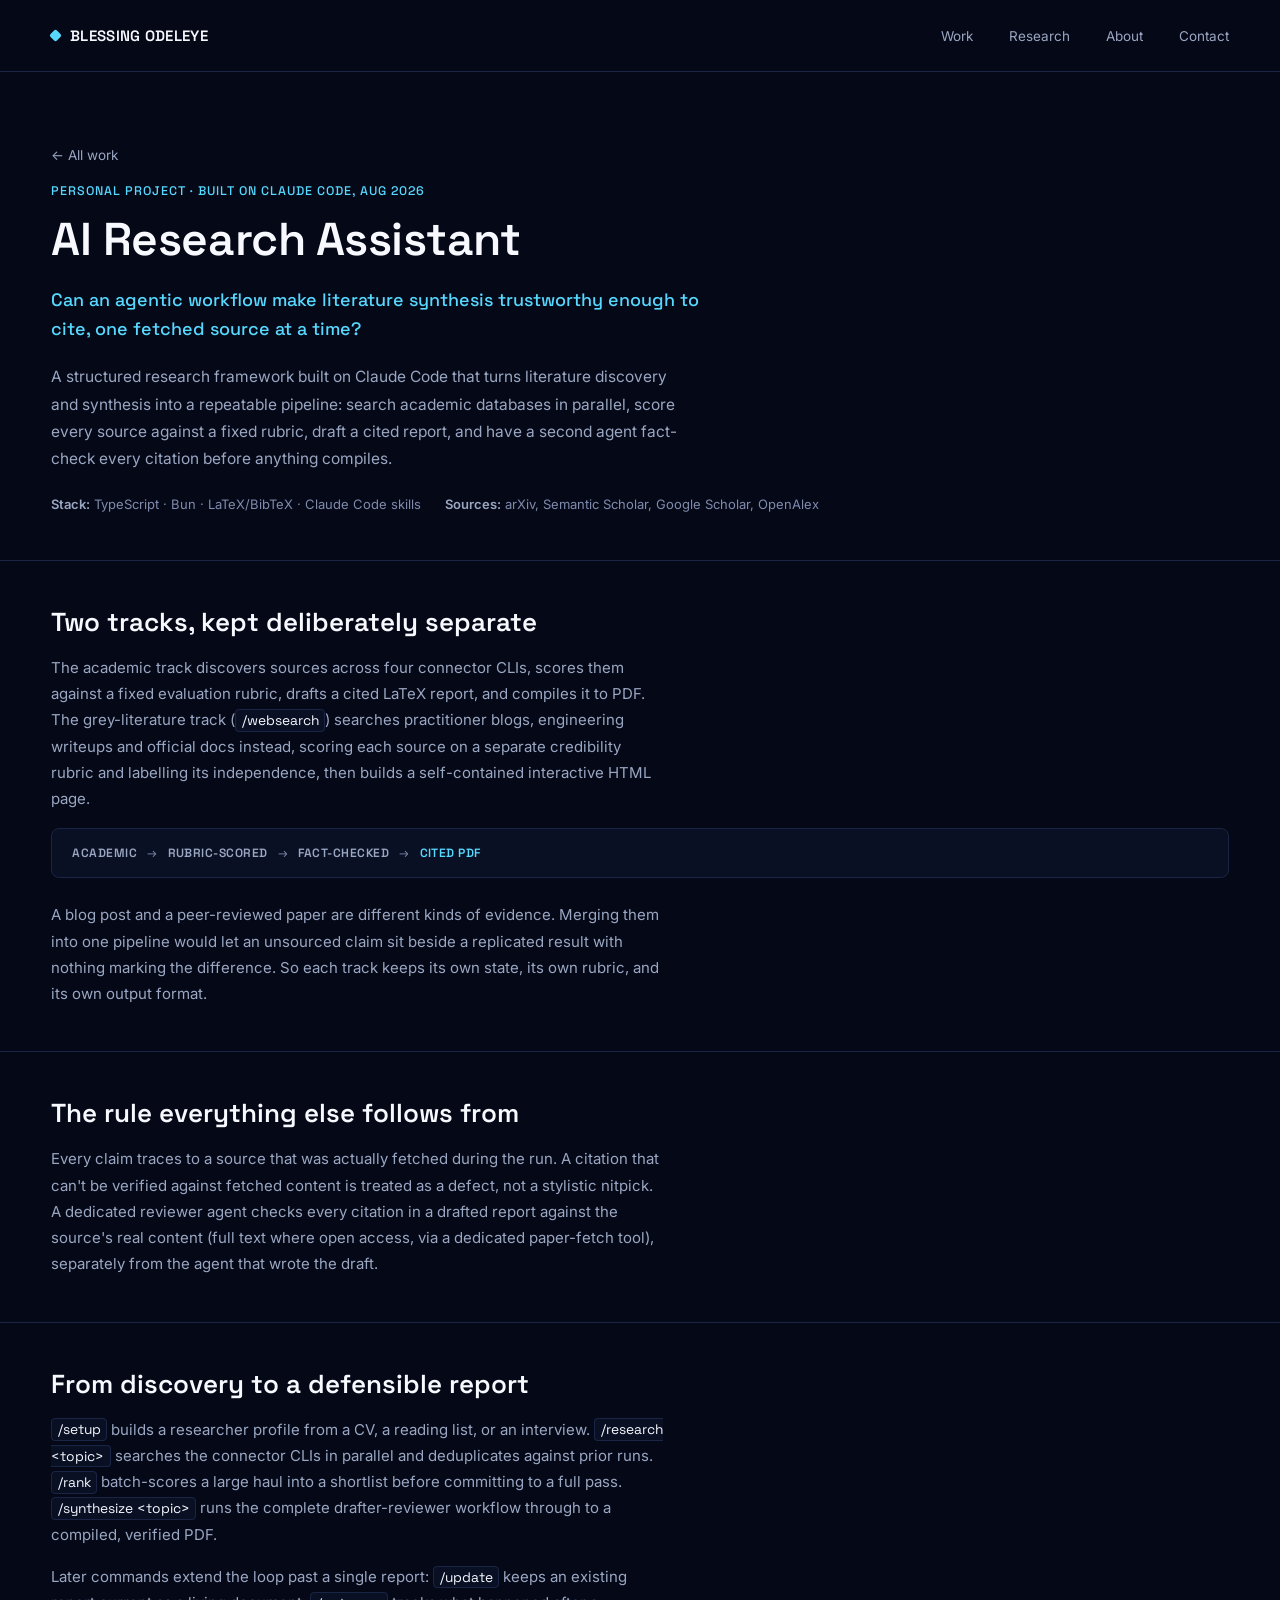
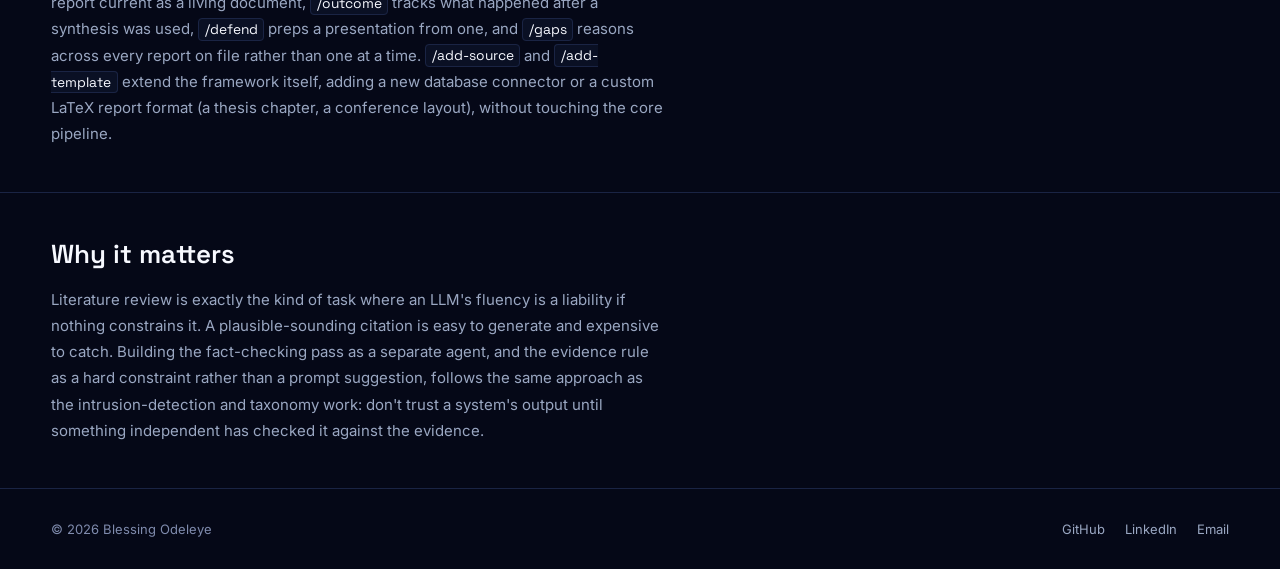
==== projects/ai-research-assistant.html @ fc1426a2 "Humanize site copy: remove AI writing patterns from authored prose Ran the site text against Wikiped" ====
<!doctype html>
<html lang="en">
<head>
<meta charset="utf-8">
<meta name="viewport" content="width=device-width,initial-scale=1">
<title>AI Research Assistant · Blessing Odeleye</title>
<meta name="description" content="An agentic Claude Code framework for literature discovery and synthesis, with a strict rule: every claim traces to a source actually fetched during the run.">
<link rel="preconnect" href="https://fonts.googleapis.com">
<link rel="preconnect" href="https://fonts.gstatic.com" crossorigin>
<link href="https://fonts.googleapis.com/css2?family=Space+Grotesk:wght@400;500;600;700&family=Inter:wght@400;500;600&display=swap" rel="stylesheet">
<link rel="stylesheet" href="../styles.css">
<noscript><style>/* Scroll-reveal is JS-driven; without JS the content must still be visible. */
.reveal{opacity:1 !important; transform:none !important;}</style></noscript>
</head>
<body>

<nav class="topbar">
  <a class="mark" href="../index.html"><span class="dot"></span>BLESSING ODELEYE</a>
  <button class="nav-toggle" data-nav-toggle aria-expanded="false" aria-controls="primary-nav" aria-label="Toggle navigation">☰</button>
  <div class="navlinks" id="primary-nav" data-nav-menu>
    <a href="../index.html#work">Work</a>
    <a href="../index.html#research">Research</a>
    <a href="../index.html#about">About</a>
    <a href="../index.html#contact">Contact</a>
  </div>
</nav>

<main>
<section class="project-hero">
  <div class="page">
    <a class="back-link" href="../index.html#work">&larr; All work</a>
    <p class="eyebrow">Personal project &middot; Built on Claude Code, Aug 2026</p>
    <h1>AI Research Assistant</h1>
    <p class="question">Can an agentic workflow make literature synthesis trustworthy enough to cite, one fetched source at a time?</p>
    <p class="summary">A structured research framework built on Claude Code that turns literature discovery and synthesis into a repeatable pipeline: search academic databases in parallel, score every source against a fixed rubric, draft a cited report, and have a second agent fact-check every citation before anything compiles.</p>
    <div class="project-meta">
      <span><strong>Stack:</strong> TypeScript &middot; Bun &middot; LaTeX/BibTeX &middot; Claude Code skills</span>
      <span><strong>Sources:</strong> arXiv, Semantic Scholar, Google Scholar, OpenAlex</span>
    </div>
  </div>
</section>

<section class="project-section">
  <div class="page">
    <h2>Two tracks, kept deliberately separate</h2>
    <p>The academic track discovers sources across four connector CLIs, scores them against a fixed evaluation rubric, drafts a cited LaTeX report, and compiles it to PDF. The grey-literature track (<code>/websearch</code>) searches practitioner blogs, engineering writeups and official docs instead, scoring each source on a separate credibility rubric and labelling its independence, then builds a self-contained interactive HTML page.</p>
    <div class="story-strip reveal">
      <span>Academic</span><span class="arrow">&rarr;</span>
      <span>Rubric-scored</span><span class="arrow">&rarr;</span>
      <span>Fact-checked</span><span class="arrow">&rarr;</span>
      <span class="text-cyan">Cited PDF</span>
    </div>
    <p>A blog post and a peer-reviewed paper are different kinds of evidence. Merging them into one pipeline would let an unsourced claim sit beside a replicated result with nothing marking the difference. So each track keeps its own state, its own rubric, and its own output format.</p>
  </div>
</section>

<section class="project-section">
  <div class="page">
    <h2>The rule everything else follows from</h2>
    <p>Every claim traces to a source that was actually fetched during the run. A citation that can't be verified against fetched content is treated as a defect, not a stylistic nitpick. A dedicated reviewer agent checks every citation in a drafted report against the source's real content (full text where open access, via a dedicated paper-fetch tool), separately from the agent that wrote the draft.</p>
  </div>
</section>

<section class="project-section">
  <div class="page">
    <h2>From discovery to a defensible report</h2>
    <p><code>/setup</code> builds a researcher profile from a CV, a reading list, or an interview. <code>/research &lt;topic&gt;</code> searches the connector CLIs in parallel and deduplicates against prior runs. <code>/rank</code> batch-scores a large haul into a shortlist before committing to a full pass. <code>/synthesize &lt;topic&gt;</code> runs the complete drafter-reviewer workflow through to a compiled, verified PDF.</p>
    <p>Later commands extend the loop past a single report: <code>/update</code> keeps an existing report current as a living document, <code>/outcome</code> tracks what happened after a synthesis was used, <code>/defend</code> preps a presentation from one, and <code>/gaps</code> reasons across every report on file rather than one at a time. <code>/add-source</code> and <code>/add-template</code> extend the framework itself, adding a new database connector or a custom LaTeX report format (a thesis chapter, a conference layout), without touching the core pipeline.</p>
  </div>
</section>

<section class="project-section">
  <div class="page">
    <h2>Why it matters</h2>
    <p>Literature review is exactly the kind of task where an LLM's fluency is a liability if nothing constrains it. A plausible-sounding citation is easy to generate and expensive to catch. Building the fact-checking pass as a separate agent, and the evidence rule as a hard constraint rather than a prompt suggestion, follows the same approach as the intrusion-detection and taxonomy work: don't trust a system's output until something independent has checked it against the evidence.</p>
  </div>
</section>
</main>

<footer class="site-footer">
  <span>&copy; 2026 Blessing Odeleye</span>
  <div class="footer-links">
    <a href="https://github.com/BleOdel" target="_blank" rel="noopener">GitHub</a>
    <a href="https://www.linkedin.com/in/blessingodeleye" target="_blank" rel="noopener">LinkedIn</a>
    <a href="mailto:blessingodeleye@gmail.com">Email</a>
  </div>
</footer>

<script src="../script.js"></script>
</body>
</html>
---- styles.css ----
:root{
  --bg:#050817;
  --surface:#0a1024;
  --surface-2:#0d1530;
  --line:#1a2444;
  --cyan:#57d8ff;
  --blue:#4a7dff;
  --violet:#9d62ff;
  --text:#f7f9ff;
  --muted:#9aa7c2;
  --muted-dim:#7f8bad;
}

*{box-sizing:border-box;}
html,body{margin:0;padding:0;}
body{
  background:var(--bg);
  color:var(--text);
  font-family:'Inter',system-ui,-apple-system,sans-serif;
  -webkit-font-smoothing:antialiased;
}

.page{
  max-width:1280px;
  margin:0 auto;
  padding:0 clamp(20px,4vw,56px);
}

/* ---------- nav ---------- */
nav.topbar{
  display:flex;
  align-items:center;
  justify-content:space-between;
  padding:26px clamp(20px,4vw,56px);
  border-bottom:1px solid var(--line);
  max-width:1280px;
  margin:0 auto;
}
.mark{
  display:flex;
  align-items:center;
  gap:10px;
  font-family:'Space Grotesk',sans-serif;
  font-weight:600;
  font-size:15px;
  letter-spacing:.02em;
  color:inherit;
  text-decoration:none;
}
.mark .dot{
  width:9px;height:9px;border-radius:2px;
  background:var(--cyan);
  transform:rotate(45deg);
  flex:none;
}
.navlinks{
  display:flex;
  align-items:center;
  gap:clamp(18px,3vw,36px);
  font-size:13.5px;
  color:var(--muted);
}
.navlinks a{color:inherit;text-decoration:none;}
.navlinks a:hover, .navlinks a:focus-visible{color:var(--text);}
.navlinks a:focus-visible{outline:1px solid var(--cyan);outline-offset:4px;}
.nav-toggle{
  display:none;
  background:none;
  border:1px solid var(--line);
  border-radius:6px;
  width:38px;height:38px;
  color:var(--text);
  cursor:pointer;
}
.nav-toggle:focus-visible{outline:2px solid var(--cyan);outline-offset:2px;}
@media (max-width:760px){
  .navlinks{
    display:none;
    position:absolute;
    top:100%; left:0; right:0;
    flex-direction:column;
    align-items:flex-start;
    gap:18px;
    background:var(--surface);
    border-bottom:1px solid var(--line);
    padding:20px clamp(20px,4vw,56px) 26px;
  }
  .navlinks.open{display:flex;}
  .nav-toggle{display:block;}
  nav.topbar{position:relative;}
}

/* ---------- buttons ---------- */
.ctas{display:flex; gap:14px; flex-wrap:wrap;}
.btn{
  font-family:'Space Grotesk',sans-serif;
  font-size:14px;
  font-weight:600;
  letter-spacing:.01em;
  padding:13px 22px;
  border-radius:6px;
  text-decoration:none;
  display:inline-flex;
  align-items:center;
  gap:8px;
  transition:transform .15s ease, background .15s ease, border-color .15s ease;
}
.btn:focus-visible{outline:2px solid var(--cyan);outline-offset:2px;}
.btn-primary{background:var(--cyan); color:#04121c;}
.btn-primary:hover{background:#7ee3ff; transform:translateY(-1px);}
.btn-secondary{background:transparent; color:var(--text); border:1px solid var(--line);}
.btn-secondary:hover{border-color:var(--muted); transform:translateY(-1px);}
.btn svg{width:14px;height:14px;flex:none;}

/* ---------- footer ---------- */
footer.site-footer{
  border-top:1px solid var(--line);
  padding:32px clamp(20px,4vw,56px);
  display:flex;
  flex-wrap:wrap;
  gap:16px;
  align-items:center;
  justify-content:space-between;
  max-width:1280px;
  margin:0 auto;
  font-size:13px;
  color:var(--muted-dim);
}
footer.site-footer a{color:var(--muted); text-decoration:none;}
footer.site-footer a:hover, footer.site-footer a:focus-visible{color:var(--text);}
.footer-links{display:flex; gap:20px;}

/* ---------- section scaffolding ---------- */
section{padding:clamp(56px,8vw,96px) 0;}
section + section{border-top:1px solid var(--line);}
.hero-section{padding:0;}
.eyebrow{
  font-family:'Space Grotesk',sans-serif;
  font-size:13.5px;
  font-weight:500;
  letter-spacing:.06em;
  color:var(--cyan);
  text-transform:uppercase;
  margin:0 0 14px;
}
h2.section-title{
  font-family:'Space Grotesk',sans-serif;
  font-weight:600;
  font-size:clamp(28px,3.2vw,40px);
  line-height:1.2;
  letter-spacing:-0.01em;
  margin:0 0 20px;
  max-width:20ch;
}
p.section-lede{
  font-size:16px;
  line-height:1.7;
  color:var(--muted);
  max-width:60ch;
  margin:0 0 40px;
}

/* ---------- reveal-on-scroll ---------- */
@media (prefers-reduced-motion:no-preference){
  .reveal{opacity:0; transform:translateY(16px); transition:opacity .5s ease, transform .5s ease;}
  .reveal.revealed{opacity:1; transform:none;}
}

/* ---------- hero ---------- */
/* Column 1 holds the copy, one grid row per element; column 2 holds the
   image, anchored to the headline's row so it sits directly beside it and
   then extends down past the lede. Because each text row is sized by its
   own content, the tall image never opens a gap under the headline, and
   the two columns can't overlap at any width. */
.hero{
  padding:clamp(40px,7vw,88px) 0 clamp(40px,6vw,72px);
  position:relative;
  display:grid;
  grid-template-columns:minmax(0,auto) auto;
  grid-template-rows:auto auto auto auto auto;
  justify-content:start;
  column-gap:clamp(16px,2.2vw,32px);
}
/* The eyebrow is a full-width label line — spanning both columns keeps it
   on one line and stops it from widening the copy column, so the image can
   sit tight against the headline rather than against the widest element. */
.hero > .eyebrow{grid-column:1 / -1; grid-row:1;}
.hero > h1.statement{grid-column:1; grid-row:2;}
.hero > .lede{grid-column:1; grid-row:3;}
.hero > .ctas{grid-column:1; grid-row:4;}
.hero > .utility{grid-column:1; grid-row:5;}
.hero > .hero-mark{grid-column:2; grid-row:2 / -1; align-self:start;}
.hero .eyebrow{
  font-size:13.5px;
  font-weight:500;
  letter-spacing:.06em;
  color:var(--muted);
  text-transform:none;
  margin:0 0 22px;
}
.hero .eyebrow .name{color:var(--text);font-weight:600; margin-right:10px;}
.hero .eyebrow .sep{color:var(--muted-dim);}

@media (min-width:901px){
  /* The copy column is only ever as wide as its widest item, so the lede's
     measure has to track the headline's: the headline's font scales with the
     viewport while a fixed ch width would not, and the lede would then widen
     the column and push the image away from the headline. */
  .hero p.lede{max-width:clamp(32ch, 28vw, 40ch);}
}

@media (max-width:900px){
  /* Single column: everything flows in source order — eyebrow, headline,
     image, lede — so the visual still sits directly under the headline. */
  .hero{grid-template-columns:1fr; grid-template-rows:none;}
  .hero > .eyebrow,
  .hero > h1.statement,
  .hero > .lede,
  .hero > .ctas,
  .hero > .utility,
  .hero > .hero-mark{grid-column:1; grid-row:auto;}
  .hero-mark{margin:4px 0 32px; max-width:360px; width:100%;}
}

h1.statement{
  font-family:'Space Grotesk',sans-serif;
  font-weight:600;
  font-size:clamp(32px,3.6vw,50px);
  line-height:1.14;
  letter-spacing:-0.01em;
  margin:0 0 26px;
  max-width:13ch;
  text-wrap:balance;
}
h1.statement em{font-style:normal; color:var(--cyan);}

p.lede{
  font-size:16.5px;
  line-height:1.65;
  color:var(--muted);
  max-width:52ch;
  margin:0 0 36px;
}

.hero .ctas{margin-bottom:38px;}

.utility{display:flex; gap:22px; font-size:13px; color:var(--muted-dim);}
.utility a{color:var(--muted); text-decoration:none; border-bottom:1px solid transparent;}
.utility a:hover, .utility a:focus-visible{color:var(--text); border-bottom-color:var(--cyan);}

.hero-mark{width:clamp(360px,46vw,680px);}
.hero-mark img{width:100%;height:auto;display:block;}

@media (prefers-reduced-motion:no-preference){
  .pulse-ring{animation:pulsering 3s ease-out infinite;}
  .pulse-dot{animation:pulsedot 3s ease-in-out infinite;}
  @keyframes pulsering{0%{r:3; opacity:.6;} 100%{r:11; opacity:0;}}
  @keyframes pulsedot{0%,100%{opacity:.7;} 50%{opacity:1;}}
}

/* ---------- evidence strip ---------- */
.evidence{
  border-top:1px solid var(--line);
  display:grid;
  grid-template-columns:repeat(5,1fr);
}
@media (max-width:760px){
  .evidence{grid-template-columns:repeat(2,1fr);}
  .evidence li:nth-child(5){grid-column:1 / -1;}
}
.evidence li{list-style:none; padding:28px clamp(14px,2vw,26px) 32px; border-right:1px solid var(--line);}
.evidence li:last-child{border-right:none;}
@media (max-width:760px){
  .evidence li:nth-child(2n){border-right:none;}
  .evidence li{border-bottom:1px solid var(--line);}
}
.evidence .num{
  font-family:'Space Grotesk',sans-serif;
  font-weight:700;
  font-size:clamp(22px,2.6vw,30px);
  font-variant-numeric:tabular-nums;
  color:var(--text);
  display:block;
  margin-bottom:8px;
}
.evidence .num .accent{color:var(--cyan);}
.evidence .label{font-size:12.5px; color:var(--muted); line-height:1.4;}

/* ---------- narrative cycle ---------- */
.cycle{
  display:grid;
  grid-template-columns:repeat(5,1fr);
  gap:1px;
  background:var(--line);
  border:1px solid var(--line);
  border-radius:8px;
  overflow:hidden;
}
@media (max-width:700px){ .cycle{grid-template-columns:repeat(2,1fr);} }
.cycle-step{background:var(--surface); padding:22px 18px; text-align:center;}
.cycle-step .step-name{
  font-family:'Space Grotesk',sans-serif;
  font-weight:700;
  font-size:15px;
  letter-spacing:.04em;
  color:var(--cyan);
  text-transform:uppercase;
  margin:0 0 6px;
}
.cycle-step .step-sub{font-size:12.5px; color:var(--muted);}

/* ---------- featured work ---------- */
.work-grid{
  display:grid;
  grid-template-columns:repeat(3,1fr);
  gap:20px;
}
@media (max-width:900px){ .work-grid{grid-template-columns:repeat(2,1fr);} }
@media (max-width:620px){ .work-grid{grid-template-columns:1fr;} }
.work-card{
  display:block;
  background:var(--surface);
  border:1px solid var(--line);
  border-radius:10px;
  padding:24px;
  text-decoration:none;
  color:inherit;
  transition:transform .15s ease, border-color .15s ease;
}
.work-card:hover, .work-card:focus-visible{
  border-color:var(--cyan);
  transform:translateY(-3px);
}
.work-card:focus-visible{outline:2px solid var(--cyan); outline-offset:2px;}
.work-card .kicker{
  font-family:'Space Grotesk',sans-serif;
  font-size:11px;
  font-weight:600;
  letter-spacing:.08em;
  text-transform:uppercase;
  color:var(--muted-dim);
  margin:0 0 10px;
}
.work-card h3{
  font-family:'Space Grotesk',sans-serif;
  font-size:18px;
  font-weight:600;
  margin:0 0 10px;
  line-height:1.3;
}
.work-card p{font-size:14px; line-height:1.6; color:var(--muted); margin:0;}

/* ---------- research philosophy & experience ---------- */
.philosophy-grid{
  display:grid;
  grid-template-columns:repeat(4,1fr);
  gap:20px;
  margin-bottom:56px;
}
@media (max-width:900px){ .philosophy-grid{grid-template-columns:repeat(2,1fr);} }
@media (max-width:560px){ .philosophy-grid{grid-template-columns:1fr;} }
.philosophy-item .num{
  font-family:'Space Grotesk',sans-serif;
  font-weight:700;
  font-size:13px;
  color:var(--cyan);
  margin:0 0 8px;
}
.philosophy-item h3{font-family:'Space Grotesk',sans-serif; font-size:16px; margin:0 0 8px;}
.philosophy-item p{font-size:14px; color:var(--muted); line-height:1.6; margin:0;}

.timeline{border-left:1px solid var(--line); padding-left:24px; display:flex; flex-direction:column; gap:28px;}
.timeline-item .when{
  font-family:'Space Grotesk',sans-serif;
  font-size:12.5px;
  letter-spacing:.04em;
  color:var(--muted-dim);
  text-transform:uppercase;
  margin:0 0 6px;
}
.timeline-item h3{font-family:'Space Grotesk',sans-serif; font-size:17px; margin:0 0 6px;}
.timeline-item p{font-size:14px; color:var(--muted); line-height:1.6; margin:0;}

/* ---------- about & contact ---------- */
.about-grid{display:grid; grid-template-columns:1.3fr 1fr; gap:48px;}
@media (max-width:800px){ .about-grid{grid-template-columns:1fr;} }
.about-copy p{font-size:15.5px; line-height:1.75; color:var(--muted); margin:0 0 18px;}
.about-side h3{
  font-family:'Space Grotesk',sans-serif;
  font-size:13px;
  letter-spacing:.06em;
  text-transform:uppercase;
  color:var(--muted-dim);
  margin:0 0 14px;
}
.pub-list{list-style:none; margin:0 0 32px; padding:0; display:flex; flex-direction:column; gap:14px;}
.pub-list li{font-size:14px; line-height:1.6; color:var(--muted); border-left:2px solid var(--line); padding-left:14px;}
.pub-list li span{display:block; color:var(--text); margin-bottom:2px;}
.award-list{list-style:none; margin:0; padding:0; display:flex; flex-direction:column; gap:14px;}
.award-list li{font-size:14px; line-height:1.6; color:var(--muted);}
.award-list li span{display:block; color:var(--text); font-weight:600;}

.contact-block{
  background:var(--surface);
  border:1px solid var(--line);
  border-radius:12px;
  padding:clamp(32px,5vw,56px);
  text-align:center;
}
.contact-block h2{margin-top:0; max-width:none;}
.contact-block .eyebrow{display:flex; justify-content:center;}
.contact-block .ctas{justify-content:center;}
.contact-priorities{
  margin:28px 0 0;
  font-size:13.5px;
  color:var(--muted-dim);
  letter-spacing:.02em;
}

/* ---------- project pages ---------- */
.project-hero{padding:clamp(40px,7vw,72px) 0 48px;}
.project-hero .eyebrow{color:var(--cyan); text-transform:uppercase; font-size:12.5px; letter-spacing:.08em;}
.project-hero h1{
  font-family:'Space Grotesk',sans-serif;
  font-weight:600;
  font-size:clamp(30px,4vw,46px);
  line-height:1.15;
  letter-spacing:-0.01em;
  margin:14px 0 20px;
  max-width:20ch;
}
.project-hero .question{
  font-size:18px;
  line-height:1.6;
  color:var(--cyan);
  font-style:normal;
  max-width:56ch;
  margin:0 0 20px;
  font-family:'Space Grotesk',sans-serif;
  font-weight:500;
}
.project-hero .summary{font-size:15.5px; line-height:1.75; color:var(--muted); max-width:64ch; margin:0;}
.project-meta{display:flex; flex-wrap:wrap; gap:10px 24px; margin-top:24px; font-size:13px; color:var(--muted-dim);}
.project-meta strong{color:var(--muted); font-weight:600;}

.project-section{padding:44px 0; border-top:1px solid var(--line);}
.project-section h2{
  font-family:'Space Grotesk',sans-serif;
  font-weight:600;
  font-size:clamp(20px,2.4vw,26px);
  margin:0 0 16px;
}
.project-section p{font-size:15px; line-height:1.75; color:var(--muted); max-width:68ch; margin:0 0 16px;}
.project-section p:last-child{margin-bottom:0;}
.project-section p a{
  color:var(--cyan);
  text-decoration:underline;
  text-decoration-color:rgba(87,216,255,.4);
  text-underline-offset:2px;
}
.project-section p a:hover{text-decoration-color:var(--cyan);}
.project-section p a:focus-visible{outline:2px solid var(--cyan); outline-offset:2px; text-decoration-color:var(--cyan);}
.project-section code{
  font-family:'Space Grotesk',monospace;
  font-size:0.92em;
  color:var(--text);
  background:var(--surface);
  border:1px solid var(--line);
  border-radius:4px;
  padding:0.1em 0.4em;
}

.text-cyan{color:var(--cyan);}
.text-violet{color:var(--violet);}

.story-strip{
  display:flex;
  align-items:center;
  flex-wrap:wrap;
  gap:10px;
  background:var(--surface);
  border:1px solid var(--line);
  border-radius:8px;
  padding:16px 20px;
  margin:0 0 24px;
}
.story-strip span{
  font-family:'Space Grotesk',sans-serif;
  font-size:12px;
  font-weight:600;
  letter-spacing:.04em;
  text-transform:uppercase;
  color:var(--muted);
}
.story-strip span.arrow{color:var(--muted-dim); font-weight:400;}
.story-strip span.text-cyan{color:var(--cyan);}
.story-strip span.text-violet{color:var(--violet);}

.svg-diagram{
  background:var(--surface);
  border:1px solid var(--line);
  border-radius:10px;
  padding:20px;
  margin:0 0 24px;
}
.svg-diagram svg{width:100%; height:auto; display:block;}

.back-link{display:inline-flex; align-items:center; gap:6px; font-size:13.5px; color:var(--muted); text-decoration:none; margin-bottom:20px;}
.back-link:hover, .back-link:focus-visible{color:var(--text);}
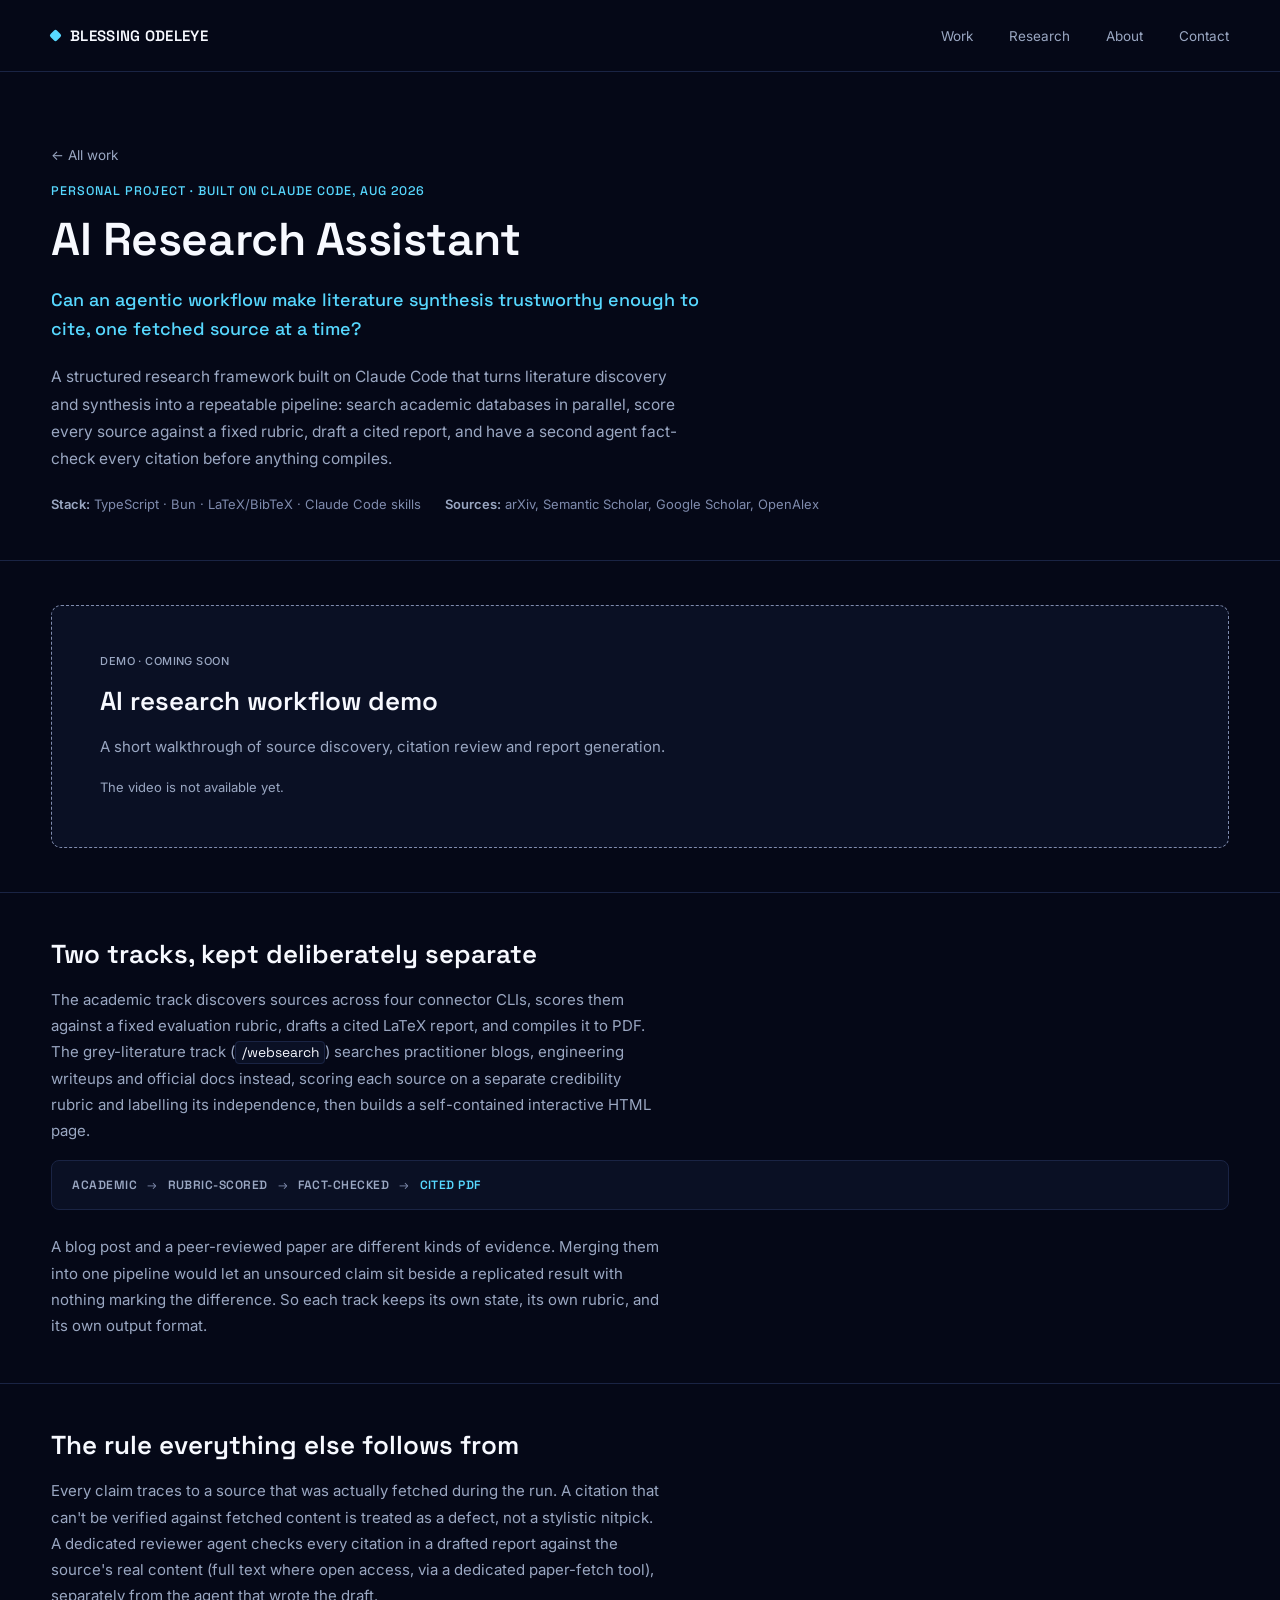
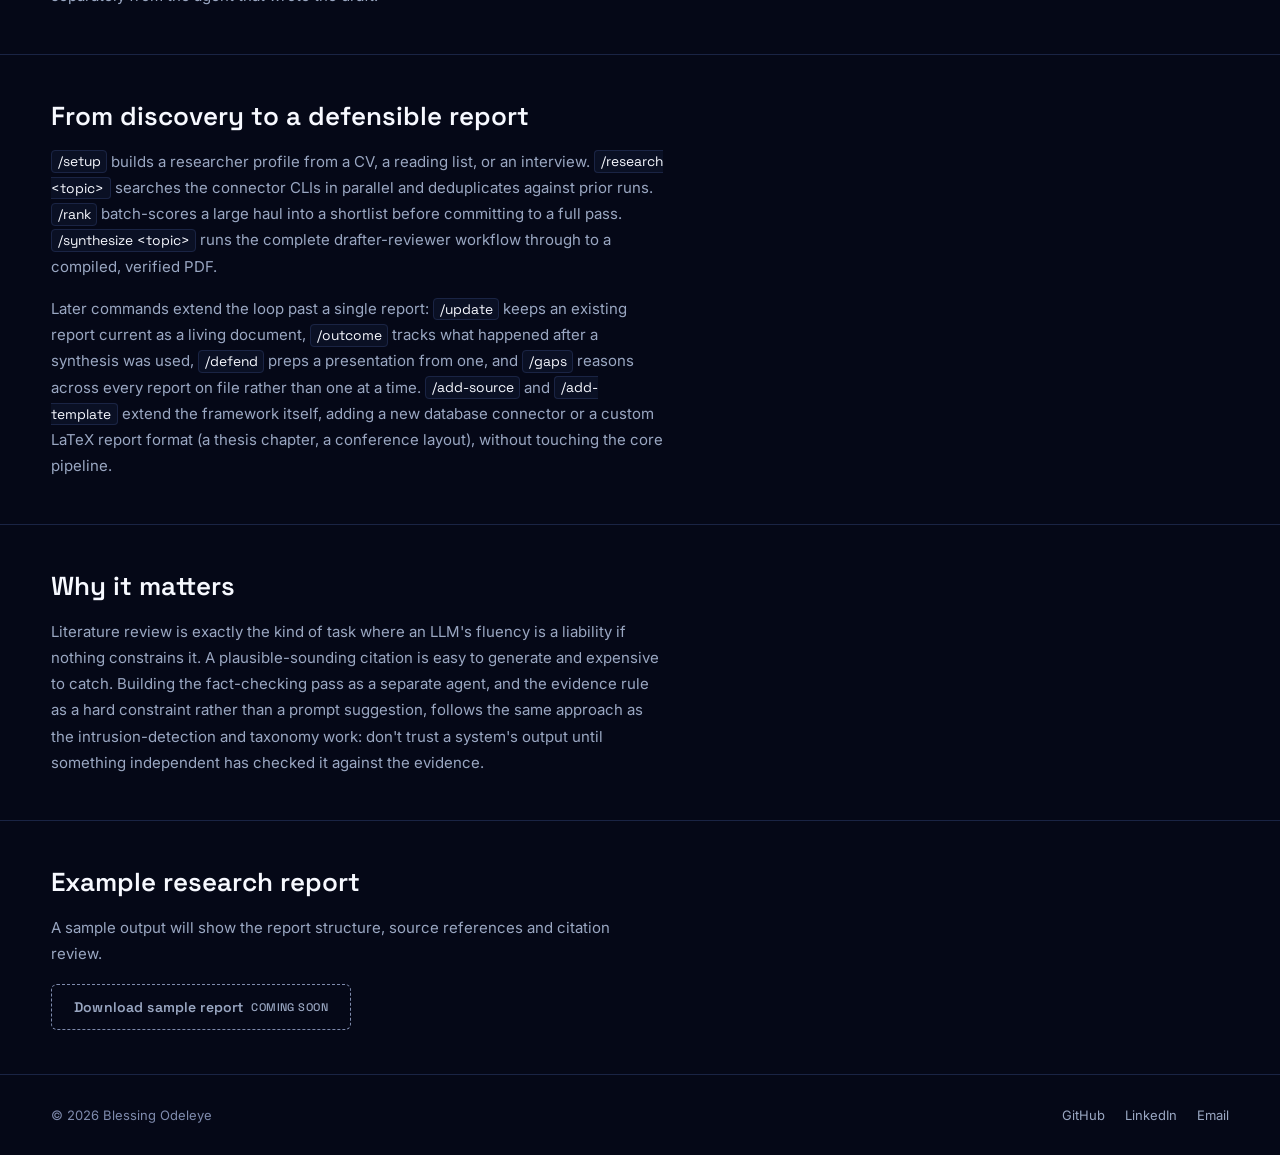
==== commit 1d37d8f5: "Update case studies and add resource placeholders Add five Coming soon demo placeholders and thesis/" ====
--- a/projects/ai-research-assistant.html
+++ b/projects/ai-research-assistant.html
@@ -40,6 +40,18 @@
   </div>
 </section>
 
+<section class="project-section" aria-labelledby="demo-title">
+  <div class="page">
+    <!-- Replace this placeholder with a captioned video when the demo is ready. -->
+    <div class="media-placeholder">
+      <span class="status-label">Demo &middot; Coming soon</span>
+      <h2 id="demo-title">AI research workflow demo</h2>
+      <p>A short walkthrough of source discovery, citation review and report generation.</p>
+      <p class="placeholder-note">The video is not available yet.</p>
+    </div>
+  </div>
+</section>
+
 <section class="project-section">
   <div class="page">
     <h2>Two tracks, kept deliberately separate</h2>
@@ -75,6 +87,14 @@
     <p>Literature review is exactly the kind of task where an LLM's fluency is a liability if nothing constrains it. A plausible-sounding citation is easy to generate and expensive to catch. Building the fact-checking pass as a separate agent, and the evidence rule as a hard constraint rather than a prompt suggestion, follows the same approach as the intrusion-detection and taxonomy work: don't trust a system's output until something independent has checked it against the evidence.</p>
   </div>
 </section>
+<section class="project-section">
+  <div class="page">
+    <h2>Example research report</h2>
+    <p>A sample output will show the report structure, source references and citation review.</p>
+    <!-- Replace with a download link once the sample PDF is available. -->
+    <button class="btn btn-secondary" type="button" disabled>Download sample report <span class="status-label">Coming soon</span></button>
+  </div>
+</section>
 </main>
 
 <footer class="site-footer">
@@ -89,3 +109,4 @@
 <script src="../script.js"></script>
 </body>
 </html>
+
--- a/styles.css
+++ b/styles.css
@@ -28,6 +28,8 @@
 
 /* ---------- nav ---------- */
 nav.topbar{
+  position:relative;
+  z-index:10;
   display:flex;
   align-items:center;
   justify-content:space-between;
@@ -248,7 +250,10 @@
 .utility a{color:var(--muted); text-decoration:none; border-bottom:1px solid transparent;}
 .utility a:hover, .utility a:focus-visible{color:var(--text); border-bottom-color:var(--cyan);}
 
-.hero-mark{width:clamp(360px,46vw,680px);}
+.hero-mark{width:clamp(360px,46vw,680px); max-width:100%; min-width:0;}
+@media (max-width:900px){
+  .hero-mark{width:100%; max-width:360px;}
+}
 .hero-mark img{width:100%;height:auto;display:block;}
 
 @media (prefers-reduced-motion:no-preference){
@@ -350,25 +355,7 @@
 }
 .work-card p{font-size:14px; line-height:1.6; color:var(--muted); margin:0;}
 
-/* ---------- research philosophy & experience ---------- */
-.philosophy-grid{
-  display:grid;
-  grid-template-columns:repeat(4,1fr);
-  gap:20px;
-  margin-bottom:56px;
-}
-@media (max-width:900px){ .philosophy-grid{grid-template-columns:repeat(2,1fr);} }
-@media (max-width:560px){ .philosophy-grid{grid-template-columns:1fr;} }
-.philosophy-item .num{
-  font-family:'Space Grotesk',sans-serif;
-  font-weight:700;
-  font-size:13px;
-  color:var(--cyan);
-  margin:0 0 8px;
-}
-.philosophy-item h3{font-family:'Space Grotesk',sans-serif; font-size:16px; margin:0 0 8px;}
-.philosophy-item p{font-size:14px; color:var(--muted); line-height:1.6; margin:0;}
-
+/* ---------- experience ---------- */
 .timeline{border-left:1px solid var(--line); padding-left:24px; display:flex; flex-direction:column; gap:28px;}
 .timeline-item .when{
   font-family:'Space Grotesk',sans-serif;
@@ -507,3 +494,25 @@
 
 .back-link{display:inline-flex; align-items:center; gap:6px; font-size:13.5px; color:var(--muted); text-decoration:none; margin-bottom:20px;}
 .back-link:hover, .back-link:focus-visible{color:var(--text);}
+
+
+/* ---------- portfolio evidence and upcoming resources ---------- */
+.btn:disabled{cursor:default; color:var(--muted); border:1px dashed var(--muted-dim); background:transparent; flex-wrap:wrap; text-align:left; max-width:100%;}
+.btn:disabled:hover{transform:none; background:transparent; border-color:var(--muted-dim);}
+.status-label{display:inline-block; font-size:11px; font-weight:500; letter-spacing:.04em; color:var(--muted); text-transform:uppercase;}
+.evidence-note{font-size:12.5px; line-height:1.7; color:var(--muted); padding-top:16px; padding-bottom:22px;}
+.evidence-note a, .pub-list a{color:var(--cyan); text-decoration:underline; text-underline-offset:3px;}
+.evidence-note a:focus-visible, .pub-list a:focus-visible{outline:2px solid var(--cyan); outline-offset:4px;}
+.card-link{display:block; margin-top:20px; color:var(--cyan); font-size:13px; font-weight:600;}
+.additional-work{margin-top:28px; border-top:1px solid var(--line); padding-top:24px;}
+.additional-work summary{cursor:pointer; font-family:'Space Grotesk',sans-serif; font-weight:500; line-height:1.6;}
+.additional-work summary .status-label{margin-left:10px;}
+.additional-work summary:focus-visible{outline:2px solid var(--cyan); outline-offset:6px;}
+.additional-work[open] .work-grid{margin-top:24px;}
+#research .cycle{margin-bottom:48px;}
+#publications, #evaluation{scroll-margin-top:24px;}
+.contact-intro{max-width:58ch; margin:0 auto 28px; color:var(--muted); line-height:1.7; font-size:15px;}
+.media-placeholder{min-height:240px; padding:clamp(24px,5vw,48px); border:1px dashed var(--muted-dim); border-radius:10px; background:var(--surface); display:flex; flex-direction:column; justify-content:center;}
+.media-placeholder h2{margin-top:16px;}
+.media-placeholder .placeholder-note{font-size:13px; color:var(--muted);}
+@media (max-width:700px){.cycle-step:last-child{grid-column:1 / -1;}}
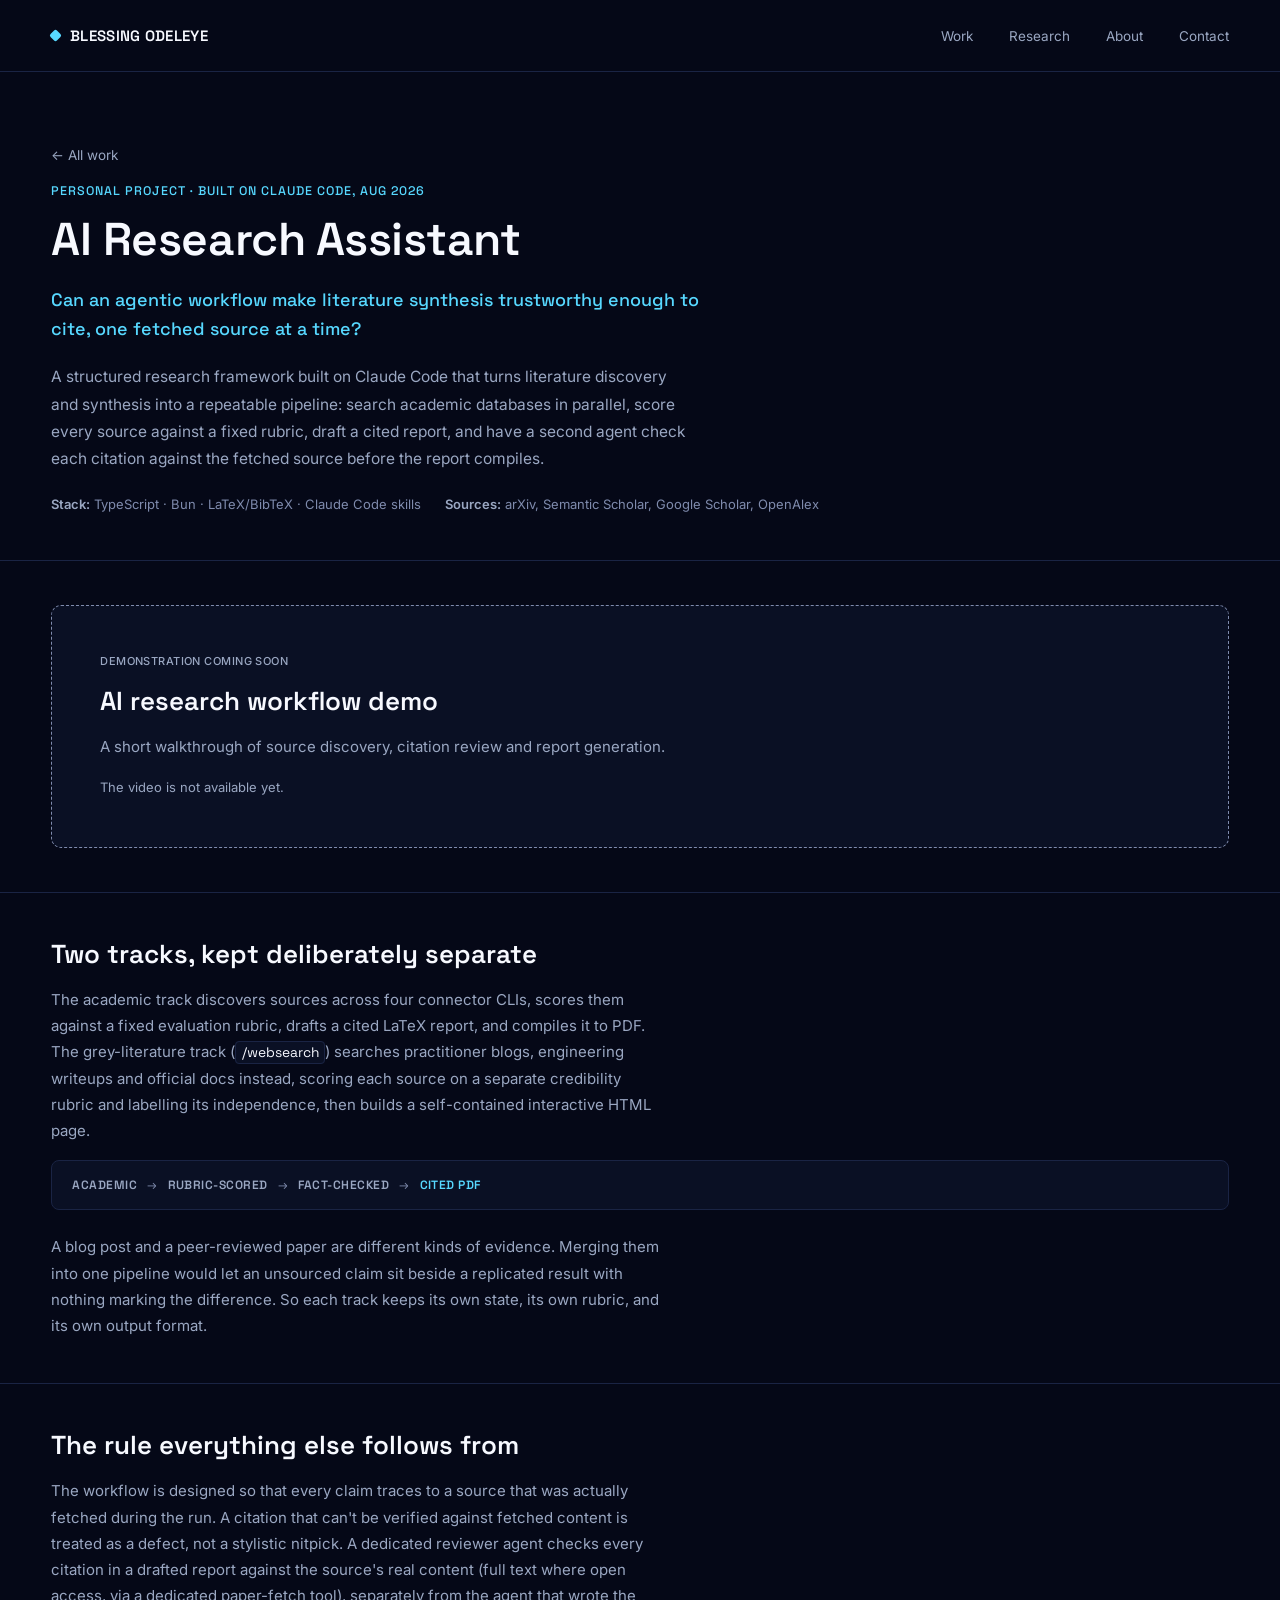
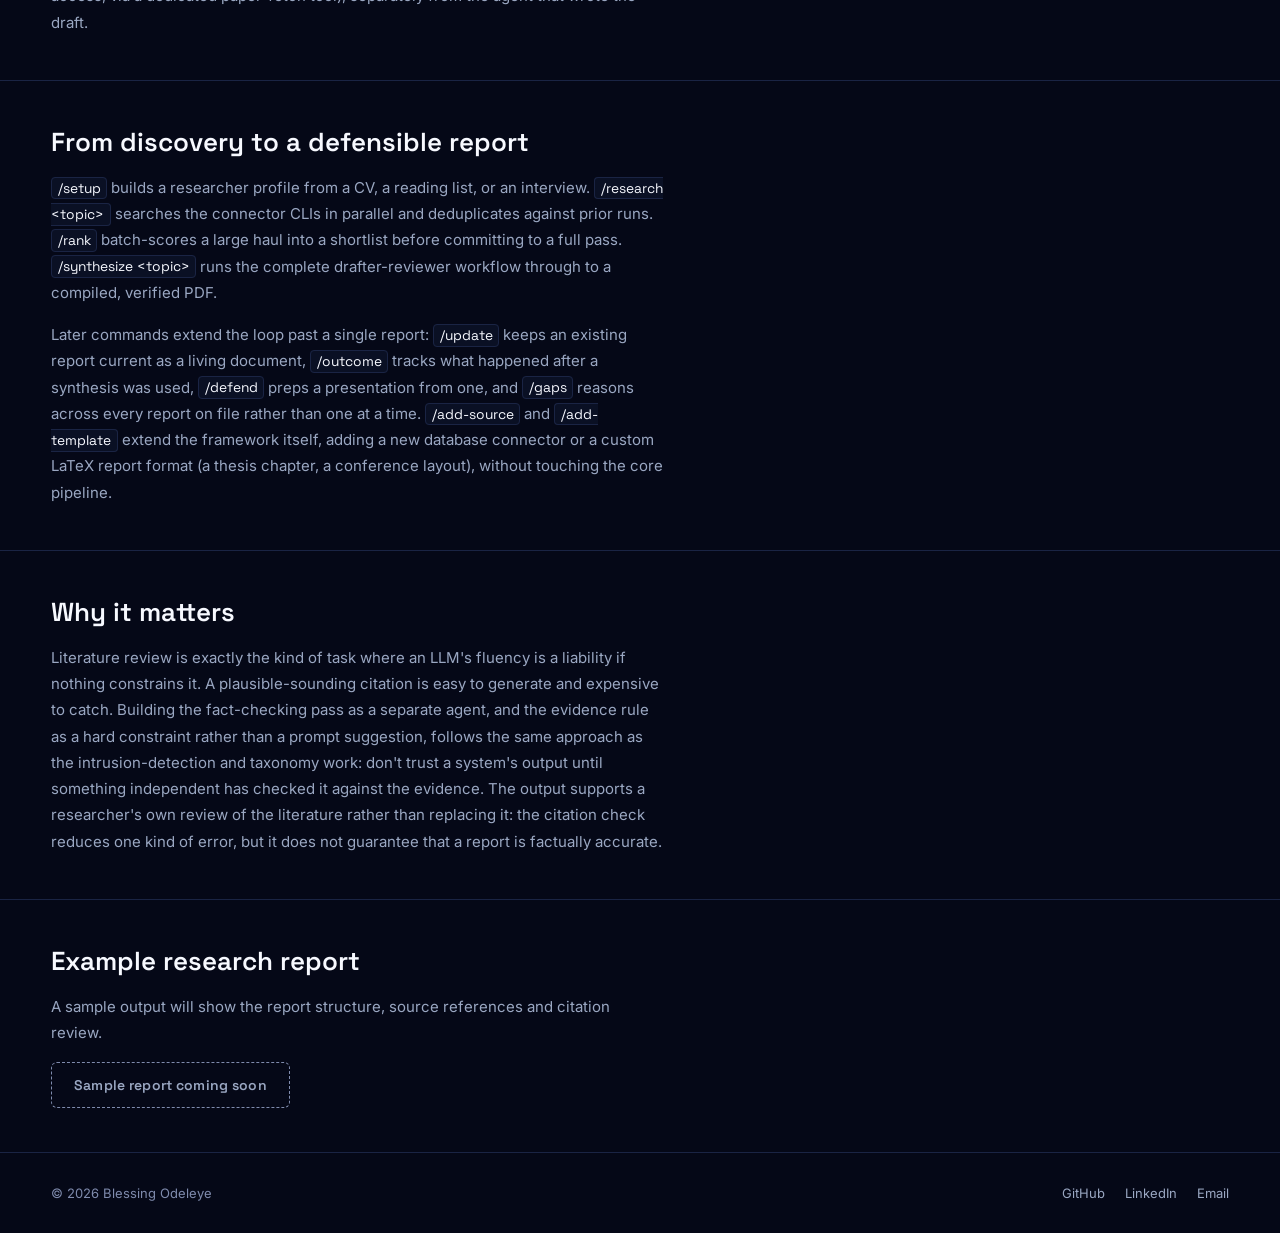
==== commit 33762037: "Apply the thesis-verified portfolio revision Implements Blessing_Odeleye_Portfolio_Changes.pdf (16 O" ====
--- a/projects/ai-research-assistant.html
+++ b/projects/ai-research-assistant.html
@@ -32,7 +32,7 @@
     <p class="eyebrow">Personal project &middot; Built on Claude Code, Aug 2026</p>
     <h1>AI Research Assistant</h1>
     <p class="question">Can an agentic workflow make literature synthesis trustworthy enough to cite, one fetched source at a time?</p>
-    <p class="summary">A structured research framework built on Claude Code that turns literature discovery and synthesis into a repeatable pipeline: search academic databases in parallel, score every source against a fixed rubric, draft a cited report, and have a second agent fact-check every citation before anything compiles.</p>
+    <p class="summary">A structured research framework built on Claude Code that turns literature discovery and synthesis into a repeatable pipeline: search academic databases in parallel, score every source against a fixed rubric, draft a cited report, and have a second agent check each citation against the fetched source before the report compiles.</p>
     <div class="project-meta">
       <span><strong>Stack:</strong> TypeScript &middot; Bun &middot; LaTeX/BibTeX &middot; Claude Code skills</span>
       <span><strong>Sources:</strong> arXiv, Semantic Scholar, Google Scholar, OpenAlex</span>
@@ -44,7 +44,7 @@
   <div class="page">
     <!-- Replace this placeholder with a captioned video when the demo is ready. -->
     <div class="media-placeholder">
-      <span class="status-label">Demo &middot; Coming soon</span>
+      <span class="status-label">Demonstration coming soon</span>
       <h2 id="demo-title">AI research workflow demo</h2>
       <p>A short walkthrough of source discovery, citation review and report generation.</p>
       <p class="placeholder-note">The video is not available yet.</p>
@@ -69,7 +69,7 @@
 <section class="project-section">
   <div class="page">
     <h2>The rule everything else follows from</h2>
-    <p>Every claim traces to a source that was actually fetched during the run. A citation that can't be verified against fetched content is treated as a defect, not a stylistic nitpick. A dedicated reviewer agent checks every citation in a drafted report against the source's real content (full text where open access, via a dedicated paper-fetch tool), separately from the agent that wrote the draft.</p>
+    <p>The workflow is designed so that every claim traces to a source that was actually fetched during the run. A citation that can't be verified against fetched content is treated as a defect, not a stylistic nitpick. A dedicated reviewer agent checks every citation in a drafted report against the source's real content (full text where open access, via a dedicated paper-fetch tool), separately from the agent that wrote the draft.</p>
   </div>
 </section>
 
@@ -84,7 +84,7 @@
 <section class="project-section">
   <div class="page">
     <h2>Why it matters</h2>
-    <p>Literature review is exactly the kind of task where an LLM's fluency is a liability if nothing constrains it. A plausible-sounding citation is easy to generate and expensive to catch. Building the fact-checking pass as a separate agent, and the evidence rule as a hard constraint rather than a prompt suggestion, follows the same approach as the intrusion-detection and taxonomy work: don't trust a system's output until something independent has checked it against the evidence.</p>
+    <p>Literature review is exactly the kind of task where an LLM's fluency is a liability if nothing constrains it. A plausible-sounding citation is easy to generate and expensive to catch. Building the fact-checking pass as a separate agent, and the evidence rule as a hard constraint rather than a prompt suggestion, follows the same approach as the intrusion-detection and taxonomy work: don't trust a system's output until something independent has checked it against the evidence. The output supports a researcher's own review of the literature rather than replacing it: the citation check reduces one kind of error, but it does not guarantee that a report is factually accurate.</p>
   </div>
 </section>
 <section class="project-section">
@@ -92,7 +92,7 @@
     <h2>Example research report</h2>
     <p>A sample output will show the report structure, source references and citation review.</p>
     <!-- Replace with a download link once the sample PDF is available. -->
-    <button class="btn btn-secondary" type="button" disabled>Download sample report <span class="status-label">Coming soon</span></button>
+    <button class="btn btn-secondary" type="button" disabled>Sample report coming soon</button>
   </div>
 </section>
 </main>
--- a/styles.css
+++ b/styles.css
@@ -9,6 +9,7 @@
   --text:#f7f9ff;
   --muted:#9aa7c2;
   --muted-dim:#7f8bad;
+  --pink:#ef6fc4;
 }
 
 *{box-sizing:border-box;}
@@ -289,6 +290,12 @@
   margin-bottom:8px;
 }
 .evidence .num .accent{color:var(--cyan);}
+.evidence .num{white-space:nowrap;}
+.evidence .num.is-long{font-size:clamp(14px,1.85vw,23px);}
+@media (max-width:760px){
+  /* two columns: the cell is wide relative to the screen, so size from that instead */
+  .evidence .num.is-long{font-size:clamp(14px,calc(7.1vw - 8.6px),22px);}
+}
 .evidence .label{font-size:12.5px; color:var(--muted); line-height:1.4;}
 
 /* ---------- narrative cycle ---------- */
@@ -480,6 +487,27 @@
   color:var(--muted);
 }
 .story-strip span.arrow{color:var(--muted-dim); font-weight:400;}
+
+/* ---------- paper figure ---------- */
+.paper-figure{margin:24px 0 0; border:1px solid var(--line); border-radius:10px; overflow:hidden; background:var(--surface);}
+.paper-figure img{display:block; width:100%; height:auto; background:#fff; padding:clamp(10px,1.6vw,20px);}
+.paper-figure figcaption{padding:13px 18px 15px; font-size:13px; line-height:1.6; color:var(--muted); border-top:1px solid var(--line);}
+.paper-figure figcaption .src{display:block; margin-top:5px; font-size:12px; color:var(--muted-dim);}
+
+/* ---------- taxonomy map ---------- */
+.taxonomy-map{display:grid; grid-template-columns:repeat(4,1fr); gap:14px; margin:24px 0 20px; align-items:start;}
+@media (max-width:960px){.taxonomy-map{grid-template-columns:repeat(2,1fr);}}
+@media (max-width:560px){.taxonomy-map{grid-template-columns:1fr;}}
+.tx-branch{background:var(--surface); border:1px solid var(--line); border-top:3px solid var(--accent); border-radius:10px; padding:16px 15px 15px;}
+.tx-exploit{--accent:var(--cyan);} .tx-breach{--accent:var(--blue);}
+.tx-impact{--accent:var(--violet);} .tx-intent{--accent:var(--pink);}
+.tx-branch h3{font-family:'Space Grotesk',sans-serif; font-size:12px; font-weight:700; letter-spacing:.1em; text-transform:uppercase; color:var(--accent); margin:0 0 5px;}
+.tx-branch .tx-q{font-size:12.5px; line-height:1.5; color:var(--muted-dim); margin:0 0 14px; max-width:none;}
+.tx-group + .tx-group{margin-top:13px; padding-top:13px; border-top:1px solid var(--line);}
+.tx-group > span{display:block; font-family:'Space Grotesk',sans-serif; font-size:11.5px; font-weight:600; letter-spacing:.03em; color:var(--text); margin-bottom:7px;}
+.tx-group ul{list-style:none; margin:0; padding:0; display:flex; flex-wrap:wrap; gap:5px;}
+.tx-group li{font-size:11.5px; line-height:1.5; color:var(--muted); background:var(--surface-2); border:1px solid var(--line); border-radius:5px; padding:3px 8px;}
+.project-section p.figure-note{font-size:13px; line-height:1.65; color:var(--muted-dim);}
 .story-strip span.text-cyan{color:var(--cyan);}
 .story-strip span.text-violet{color:var(--violet);}
 
@@ -515,4 +543,41 @@
 .media-placeholder{min-height:240px; padding:clamp(24px,5vw,48px); border:1px dashed var(--muted-dim); border-radius:10px; background:var(--surface); display:flex; flex-direction:column; justify-content:center;}
 .media-placeholder h2{margin-top:16px;}
 .media-placeholder .placeholder-note{font-size:13px; color:var(--muted);}
+
+/* ---------- demo video ---------- */
+.demo-grid{display:grid; grid-template-columns:repeat(2,1fr); gap:20px; margin-top:24px;}
+@media (max-width:760px){.demo-grid{grid-template-columns:1fr;}}
+.demo-video{margin:24px 0 0; background:var(--surface); border:1px solid var(--line); border-radius:10px; overflow:hidden; max-width:760px;}
+.demo-grid .demo-video{margin:0; max-width:none;}
+.demo-video.is-wide{max-width:none;}
+.demo-video video{width:100%; height:auto; display:block; background:#000;}
+.demo-video figcaption{padding:14px 18px 16px; font-size:13.5px; line-height:1.6; color:var(--muted);}
+.demo-video figcaption strong{display:block; font-family:'Space Grotesk',sans-serif; font-size:11px; font-weight:600; letter-spacing:.08em; text-transform:uppercase; color:var(--cyan); margin-bottom:6px;}
+.demo-video figcaption a{color:var(--cyan); text-decoration:underline; text-underline-offset:2px;}
 @media (max-width:700px){.cycle-step:last-child{grid-column:1 / -1;}}
+
+/* ---------- demo groups (implementation-labelled) ---------- */
+.demo-group{margin-top:32px;}
+.demo-group-head{display:flex; flex-wrap:wrap; align-items:baseline; gap:4px 14px; margin-bottom:14px;}
+.demo-group-head h3{font-family:'Space Grotesk',sans-serif; font-size:16px; font-weight:600; margin:0; color:var(--text);}
+.demo-group-head .stack-label{font-size:12px; letter-spacing:.03em; color:var(--muted-dim);}
+.demo-group .demo-grid{margin-top:0;}
+.demo-group .demo-video.is-wide{margin-top:0;}
+
+/* ---------- data tables ---------- */
+.table-wrap{margin:20px 0 10px; overflow-x:auto; border:1px solid var(--line); border-radius:10px; background:var(--surface);}
+.data-table{width:100%; border-collapse:collapse; font-size:14px;}
+.data-table caption{caption-side:bottom; text-align:left; padding:11px 16px 13px; font-size:12.5px; line-height:1.55; color:var(--muted-dim); border-top:1px solid var(--line);}
+.data-table th{font-family:'Space Grotesk',sans-serif; font-size:11px; font-weight:600; letter-spacing:.08em; text-transform:uppercase; color:var(--muted); text-align:left; padding:11px 16px; border-bottom:1px solid var(--line); background:var(--surface-2);}
+.data-table td{padding:11px 16px; color:var(--muted); border-bottom:1px solid var(--line); line-height:1.5; vertical-align:top;}
+.data-table tbody tr:last-child td{border-bottom:none;}
+.data-table td.num, .data-table th.num{text-align:right; font-variant-numeric:tabular-nums;}
+.data-table td.num{white-space:nowrap;}
+.data-table td:first-child{color:var(--text); font-weight:500;}
+.data-table tr.is-selected td{color:var(--text);}
+.data-table tr.is-selected td:first-child{color:var(--cyan);}
+@media (max-width:560px){
+  .data-table{font-size:13px;}
+  .data-table th, .data-table td{padding:10px 11px;}
+  .data-table caption{padding:10px 11px 12px;}
+}
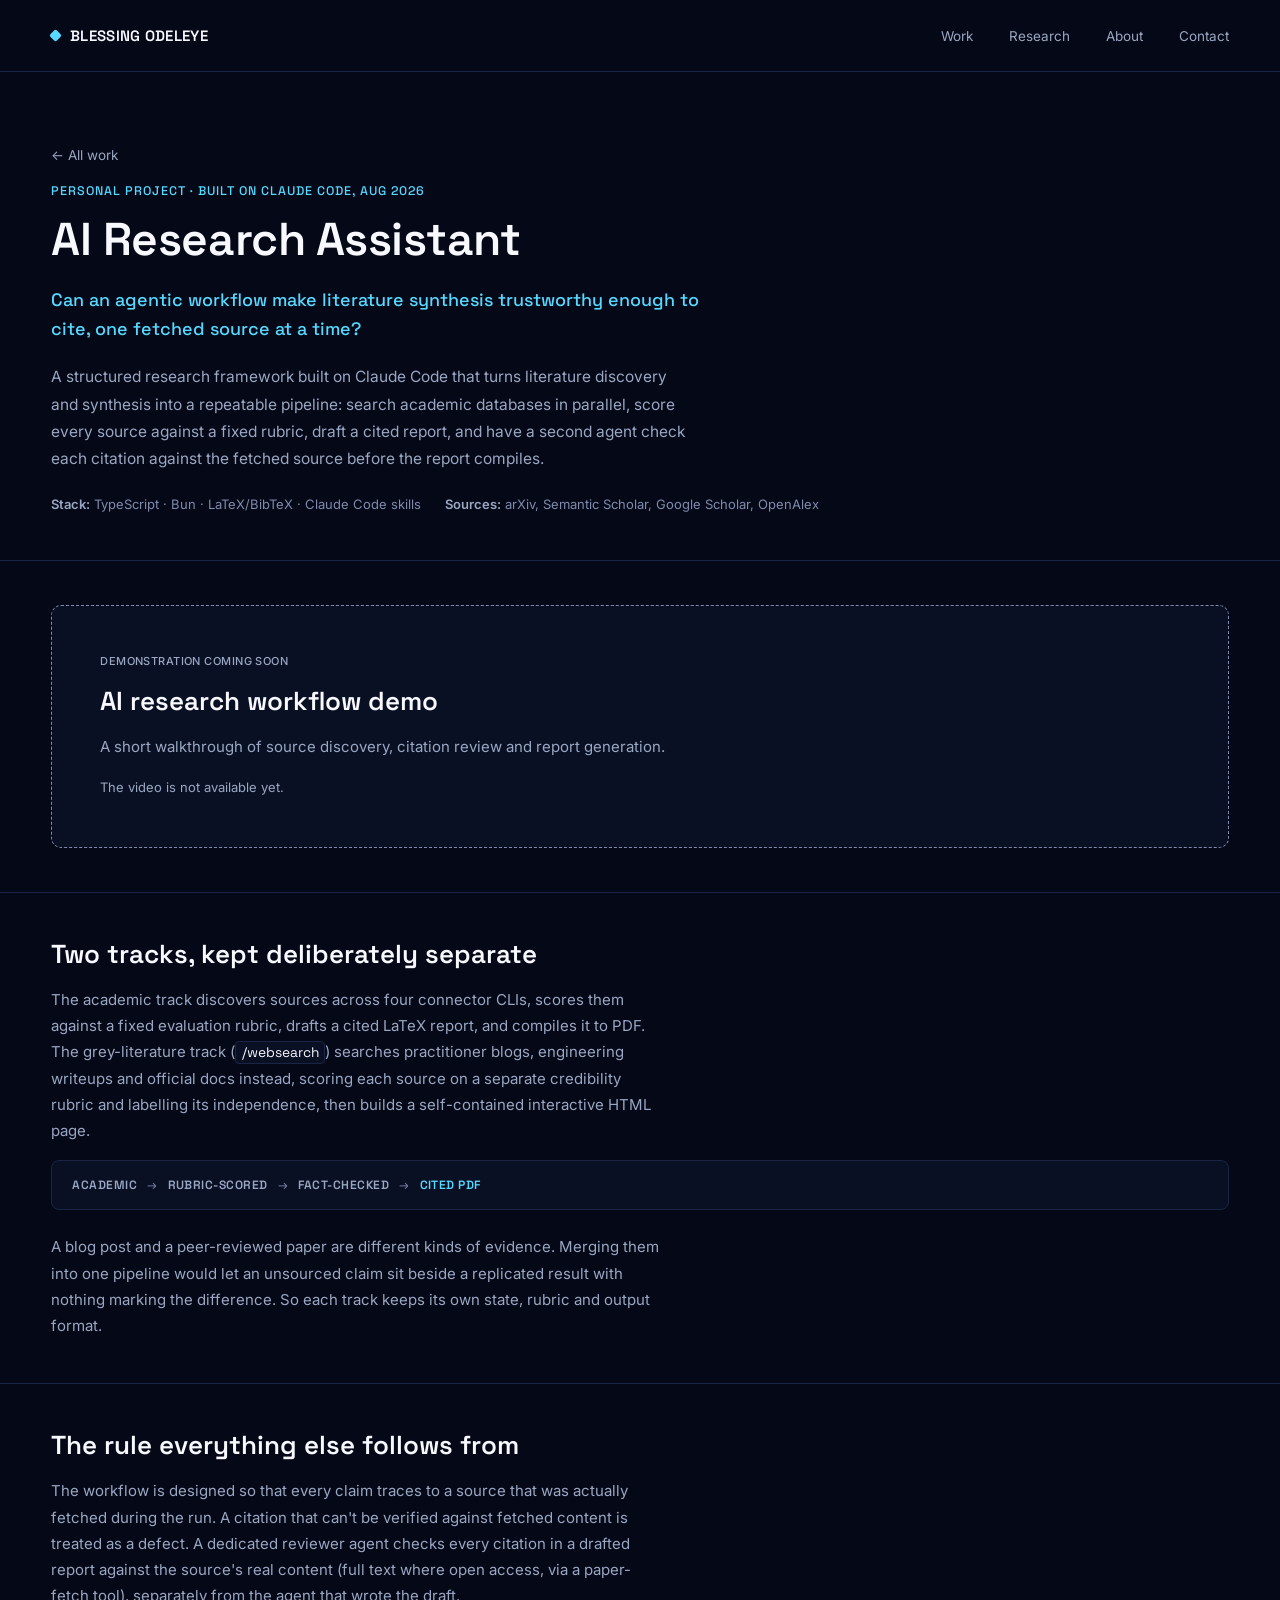
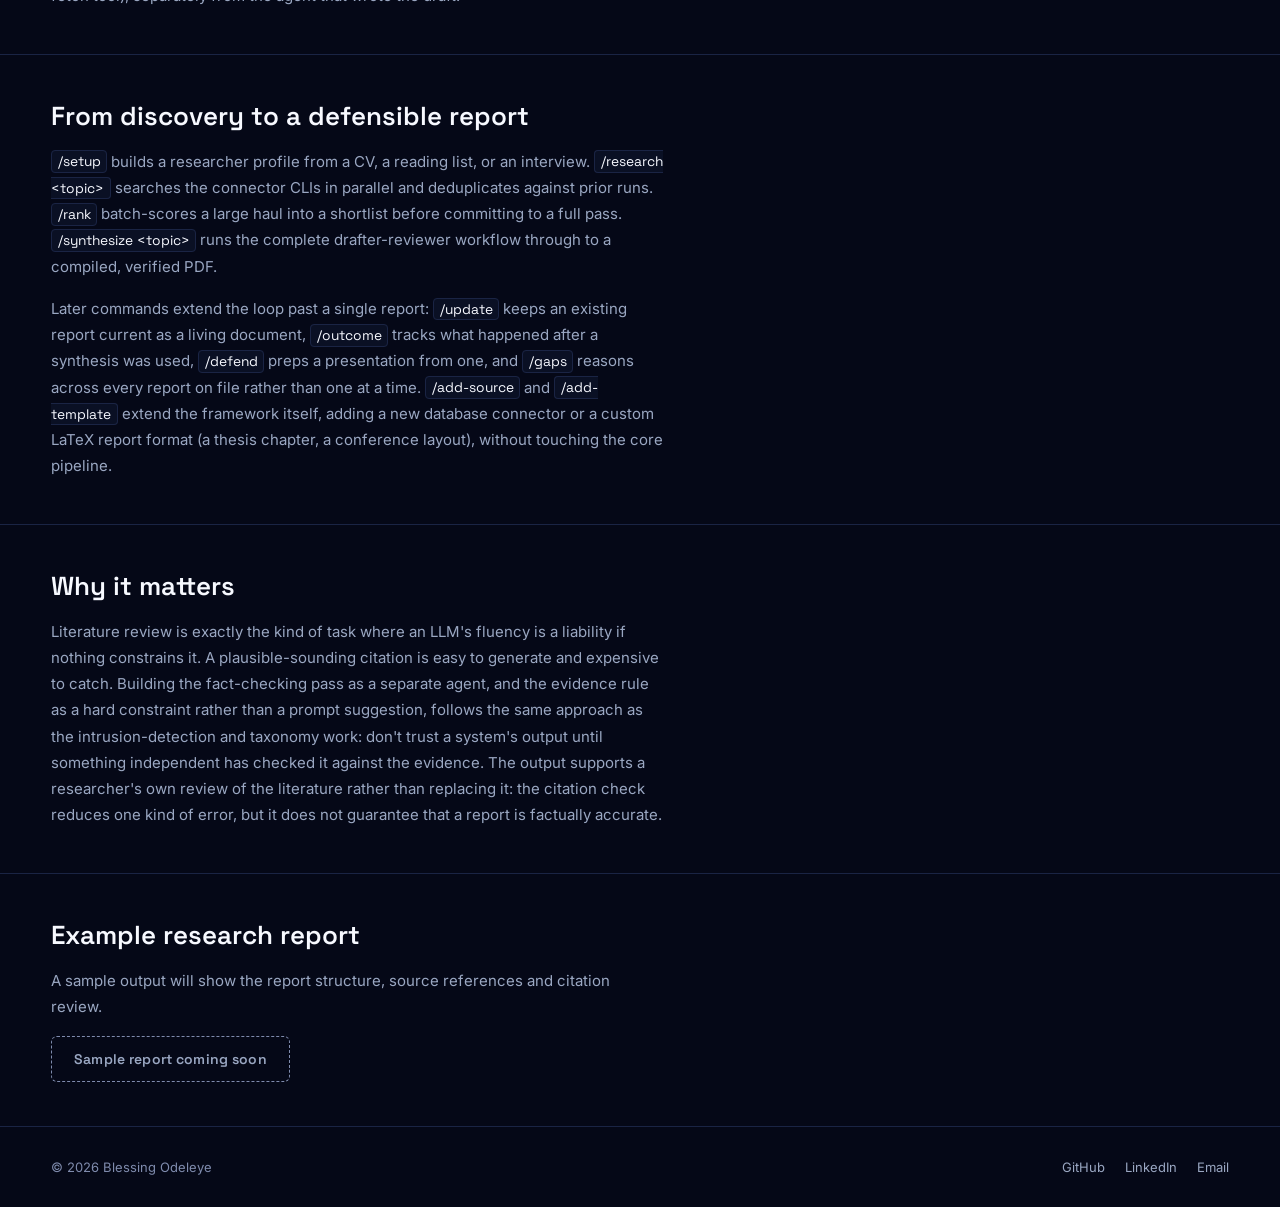
==== commit 36a608bd: "Humanizer pass over the site copy Targeted fixes rather than a rewrite; the site had an earlier pass" ====
--- a/projects/ai-research-assistant.html
+++ b/projects/ai-research-assistant.html
@@ -62,14 +62,14 @@
       <span>Fact-checked</span><span class="arrow">&rarr;</span>
       <span class="text-cyan">Cited PDF</span>
     </div>
-    <p>A blog post and a peer-reviewed paper are different kinds of evidence. Merging them into one pipeline would let an unsourced claim sit beside a replicated result with nothing marking the difference. So each track keeps its own state, its own rubric, and its own output format.</p>
+    <p>A blog post and a peer-reviewed paper are different kinds of evidence. Merging them into one pipeline would let an unsourced claim sit beside a replicated result with nothing marking the difference. So each track keeps its own state, rubric and output format.</p>
   </div>
 </section>
 
 <section class="project-section">
   <div class="page">
     <h2>The rule everything else follows from</h2>
-    <p>The workflow is designed so that every claim traces to a source that was actually fetched during the run. A citation that can't be verified against fetched content is treated as a defect, not a stylistic nitpick. A dedicated reviewer agent checks every citation in a drafted report against the source's real content (full text where open access, via a dedicated paper-fetch tool), separately from the agent that wrote the draft.</p>
+    <p>The workflow is designed so that every claim traces to a source that was actually fetched during the run. A citation that can't be verified against fetched content is treated as a defect. A dedicated reviewer agent checks every citation in a drafted report against the source's real content (full text where open access, via a paper-fetch tool), separately from the agent that wrote the draft.</p>
   </div>
 </section>
 
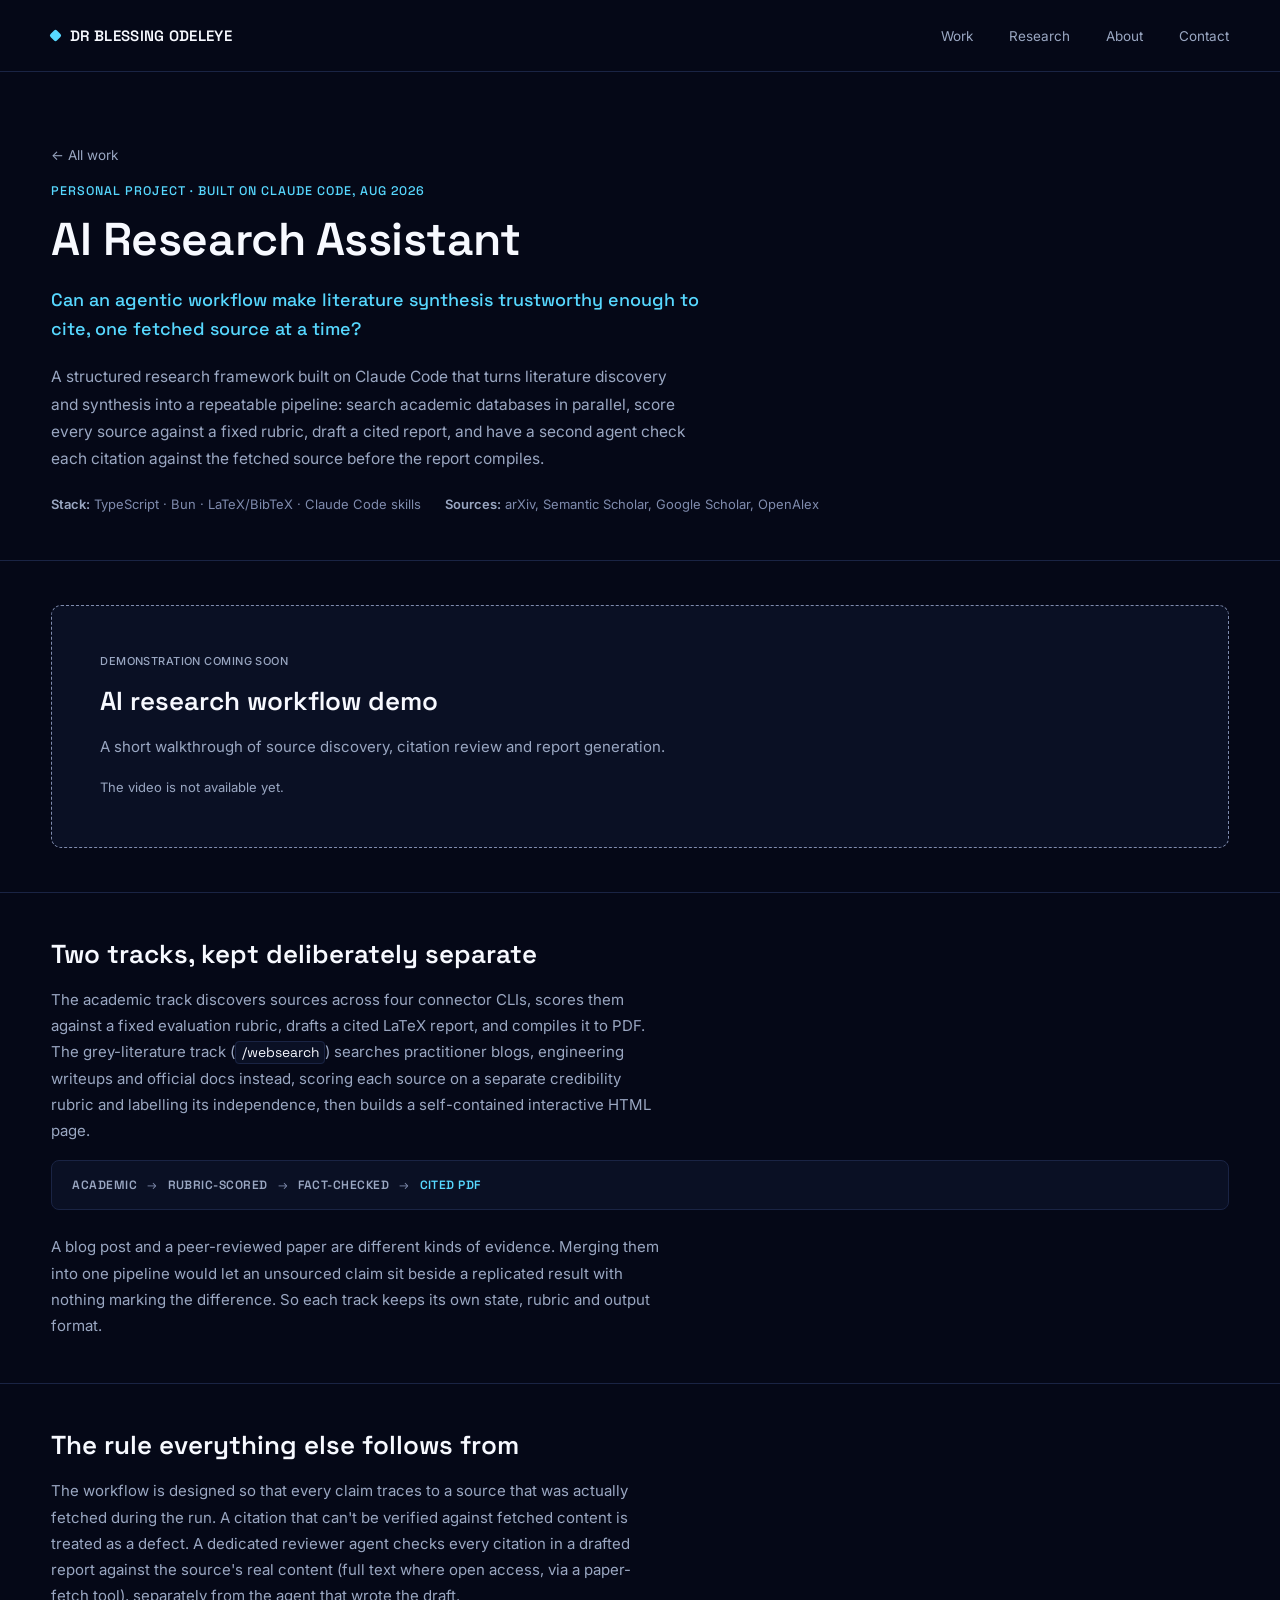
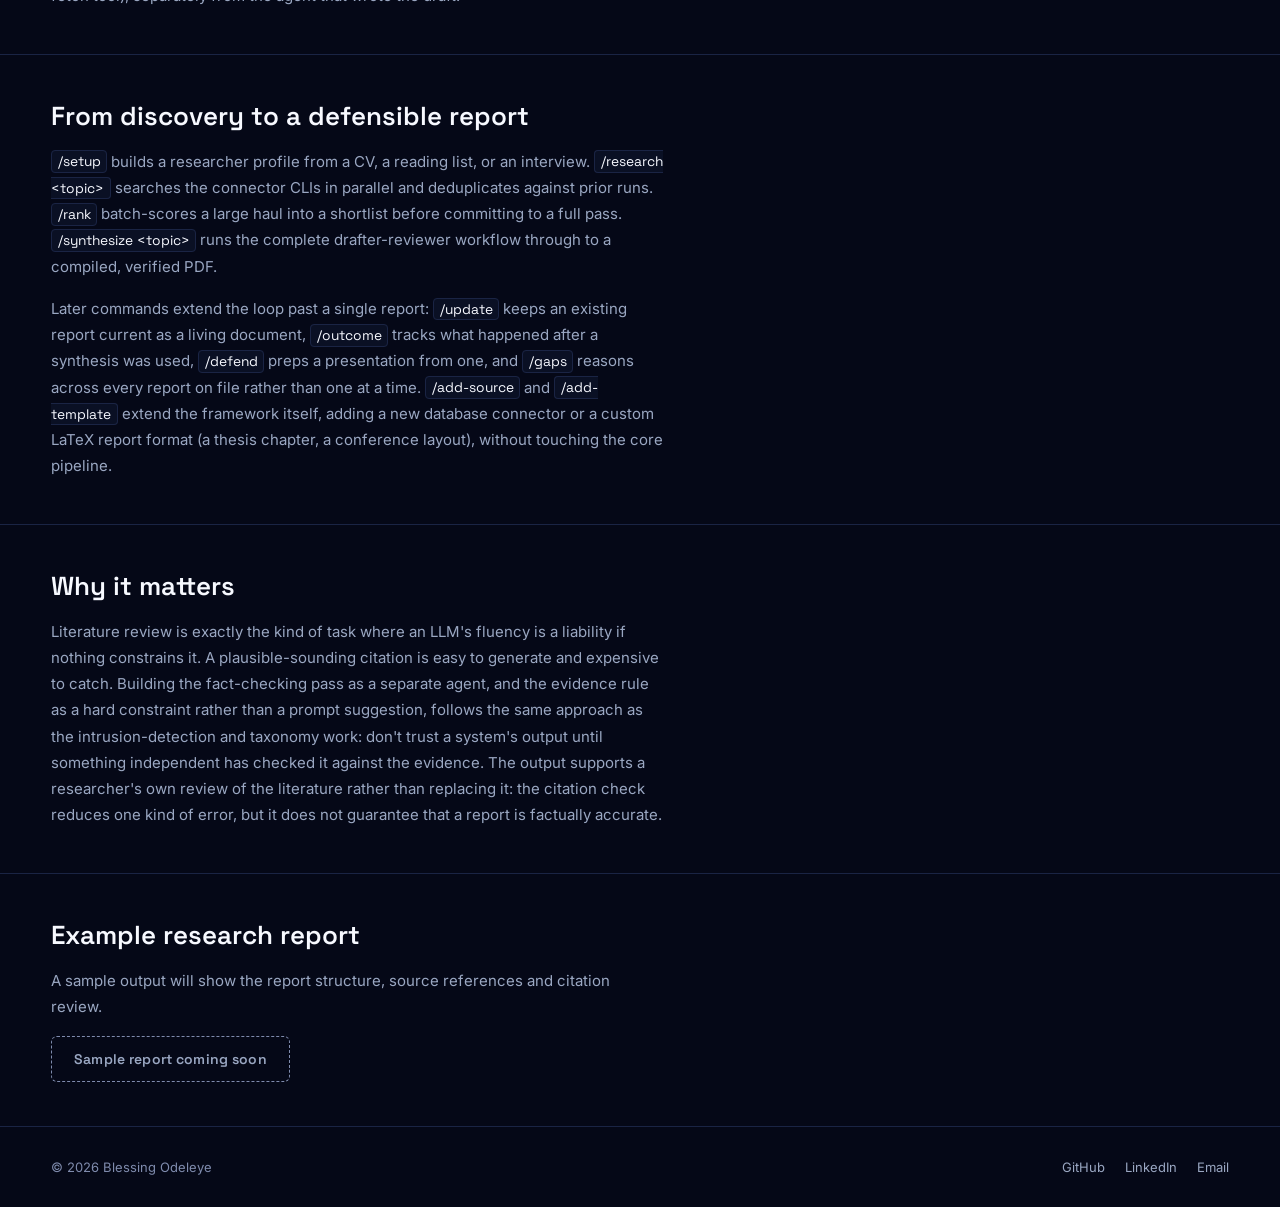
==== commit 2dc79e9a: "Add Dr to the name in the nav, hero and page titles Nav label and browser-tab title on all eight pag" ====
--- a/projects/ai-research-assistant.html
+++ b/projects/ai-research-assistant.html
@@ -3,7 +3,7 @@
 <head>
 <meta charset="utf-8">
 <meta name="viewport" content="width=device-width,initial-scale=1">
-<title>AI Research Assistant · Blessing Odeleye</title>
+<title>AI Research Assistant · Dr Blessing Odeleye</title>
 <meta name="description" content="An agentic Claude Code framework for literature discovery and synthesis, with a strict rule: every claim traces to a source actually fetched during the run.">
 <link rel="preconnect" href="https://fonts.googleapis.com">
 <link rel="preconnect" href="https://fonts.gstatic.com" crossorigin>
@@ -15,7 +15,7 @@
 <body>
 
 <nav class="topbar">
-  <a class="mark" href="../index.html"><span class="dot"></span>BLESSING ODELEYE</a>
+  <a class="mark" href="../index.html"><span class="dot"></span>DR BLESSING ODELEYE</a>
   <button class="nav-toggle" data-nav-toggle aria-expanded="false" aria-controls="primary-nav" aria-label="Toggle navigation">☰</button>
   <div class="navlinks" id="primary-nav" data-nav-menu>
     <a href="../index.html#work">Work</a>
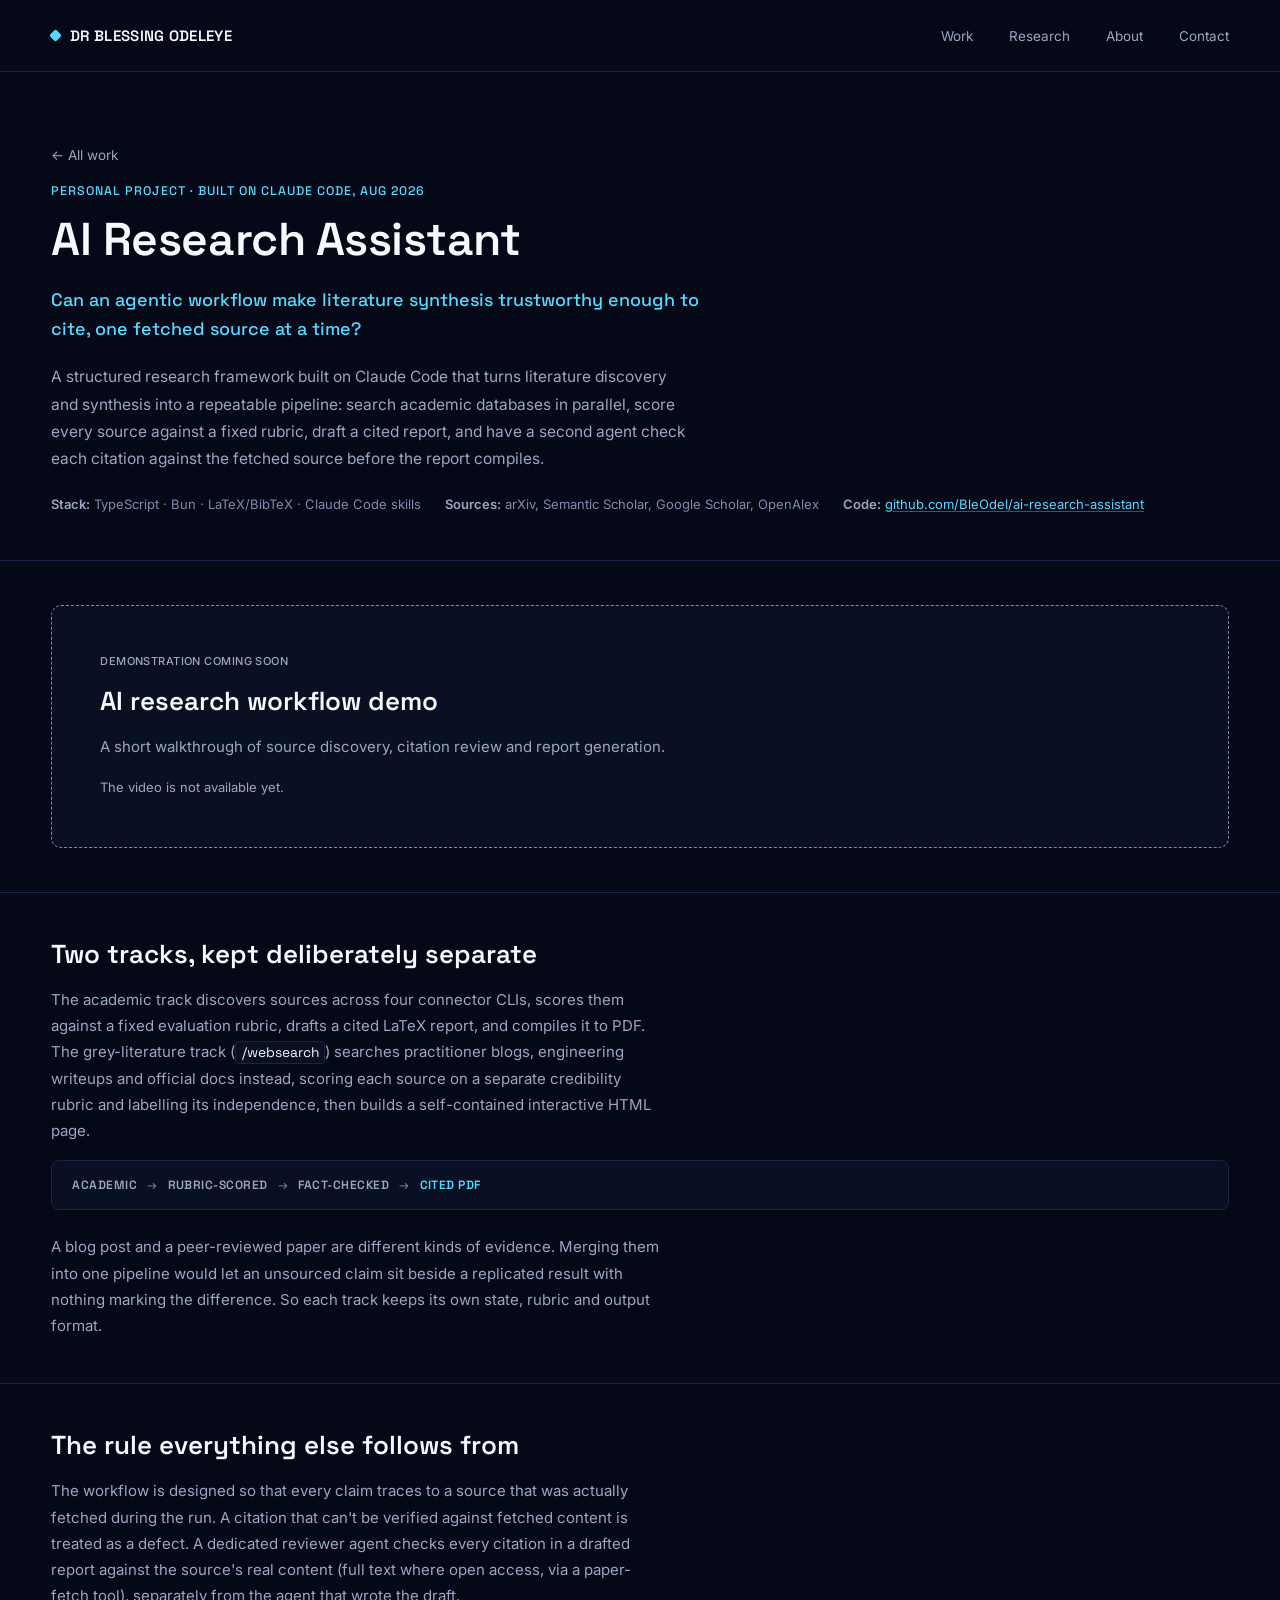
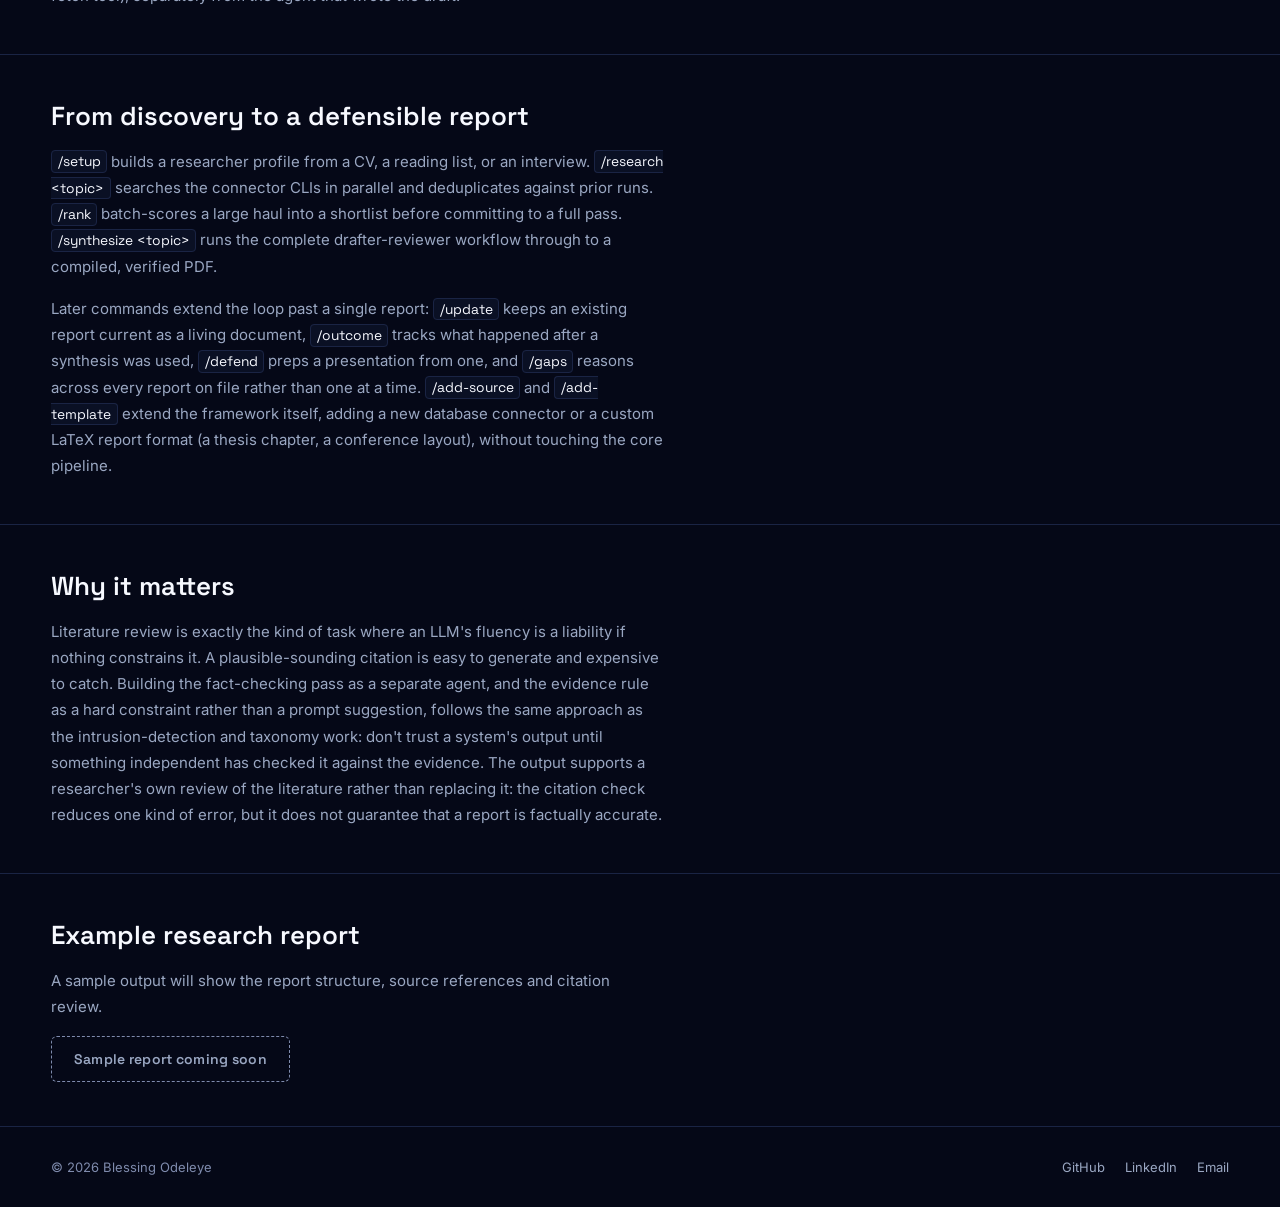
==== commit ce1dd139: "Link the AI research assistant page to its GitHub repo Added as a "Code:" entry in the page's detail" ====
--- a/projects/ai-research-assistant.html
+++ b/projects/ai-research-assistant.html
@@ -36,6 +36,7 @@
     <div class="project-meta">
       <span><strong>Stack:</strong> TypeScript &middot; Bun &middot; LaTeX/BibTeX &middot; Claude Code skills</span>
       <span><strong>Sources:</strong> arXiv, Semantic Scholar, Google Scholar, OpenAlex</span>
+      <span><strong>Code:</strong> <a href="https://github.com/BleOdel/ai-research-assistant" target="_blank" rel="noopener">github.com/BleOdel/ai-research-assistant</a></span>
     </div>
   </div>
 </section>
--- a/styles.css
+++ b/styles.css
@@ -436,6 +436,9 @@
 .project-hero .summary{font-size:15.5px; line-height:1.75; color:var(--muted); max-width:64ch; margin:0;}
 .project-meta{display:flex; flex-wrap:wrap; gap:10px 24px; margin-top:24px; font-size:13px; color:var(--muted-dim);}
 .project-meta strong{color:var(--muted); font-weight:600;}
+.project-meta a{color:var(--cyan); text-decoration:underline; text-decoration-color:rgba(87,216,255,.4); text-underline-offset:2px; overflow-wrap:anywhere;}
+.project-meta a:hover{text-decoration-color:var(--cyan);}
+.project-meta a:focus-visible{outline:2px solid var(--cyan); outline-offset:2px;}
 
 .project-section{padding:44px 0; border-top:1px solid var(--line);}
 .project-section h2{
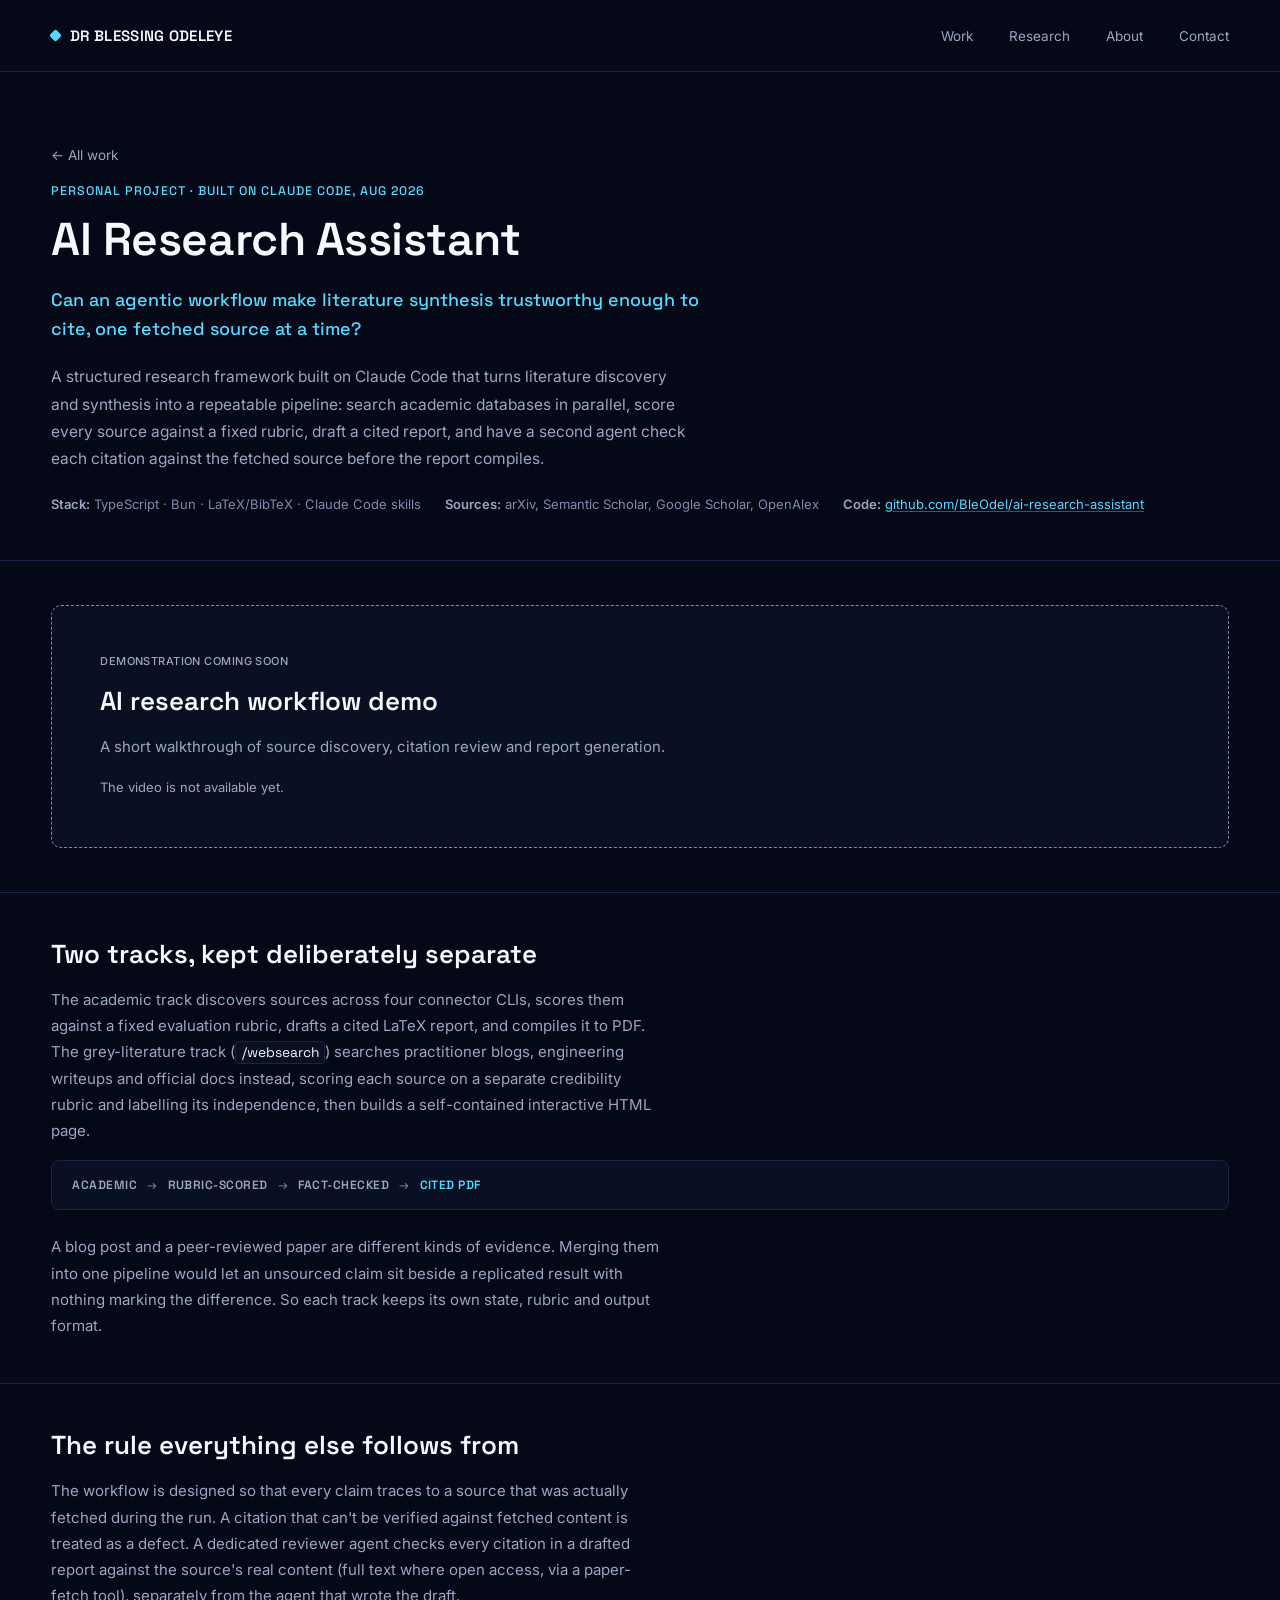
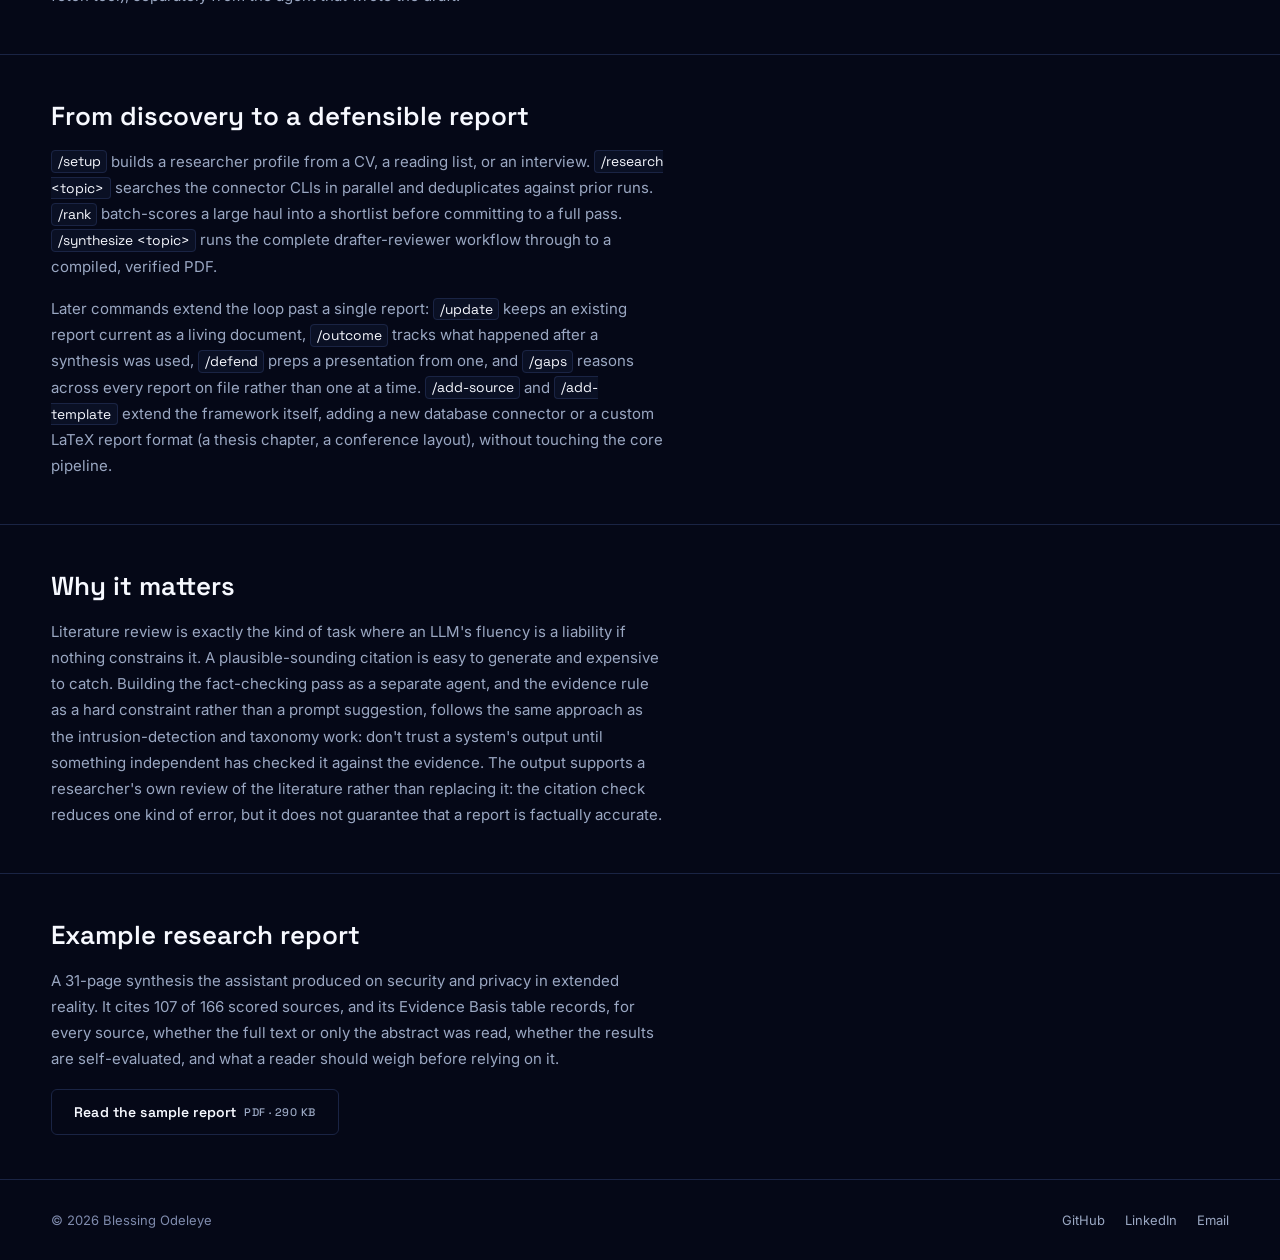
==== commit a6b4937b: "Attach a sample report to the AI research assistant page Security and Privacy in Extended Reality: T" ====
--- a/projects/ai-research-assistant.html
+++ b/projects/ai-research-assistant.html
@@ -91,9 +91,8 @@
 <section class="project-section">
   <div class="page">
     <h2>Example research report</h2>
-    <p>A sample output will show the report structure, source references and citation review.</p>
-    <!-- Replace with a download link once the sample PDF is available. -->
-    <button class="btn btn-secondary" type="button" disabled>Sample report coming soon</button>
+    <p>A 31-page synthesis the assistant produced on security and privacy in extended reality. It cites 107 of 166 scored sources, and its Evidence Basis table records, for every source, whether the full text or only the abstract was read, whether the results are self-evaluated, and what a reader should weigh before relying on it.</p>
+    <a class="btn btn-secondary" href="../assets/docs/ai-research-assistant-xr-security-report.pdf" target="_blank" rel="noopener">Read the sample report <span class="status-label">PDF &middot; 290&nbsp;KB</span></a>
   </div>
 </section>
 </main>
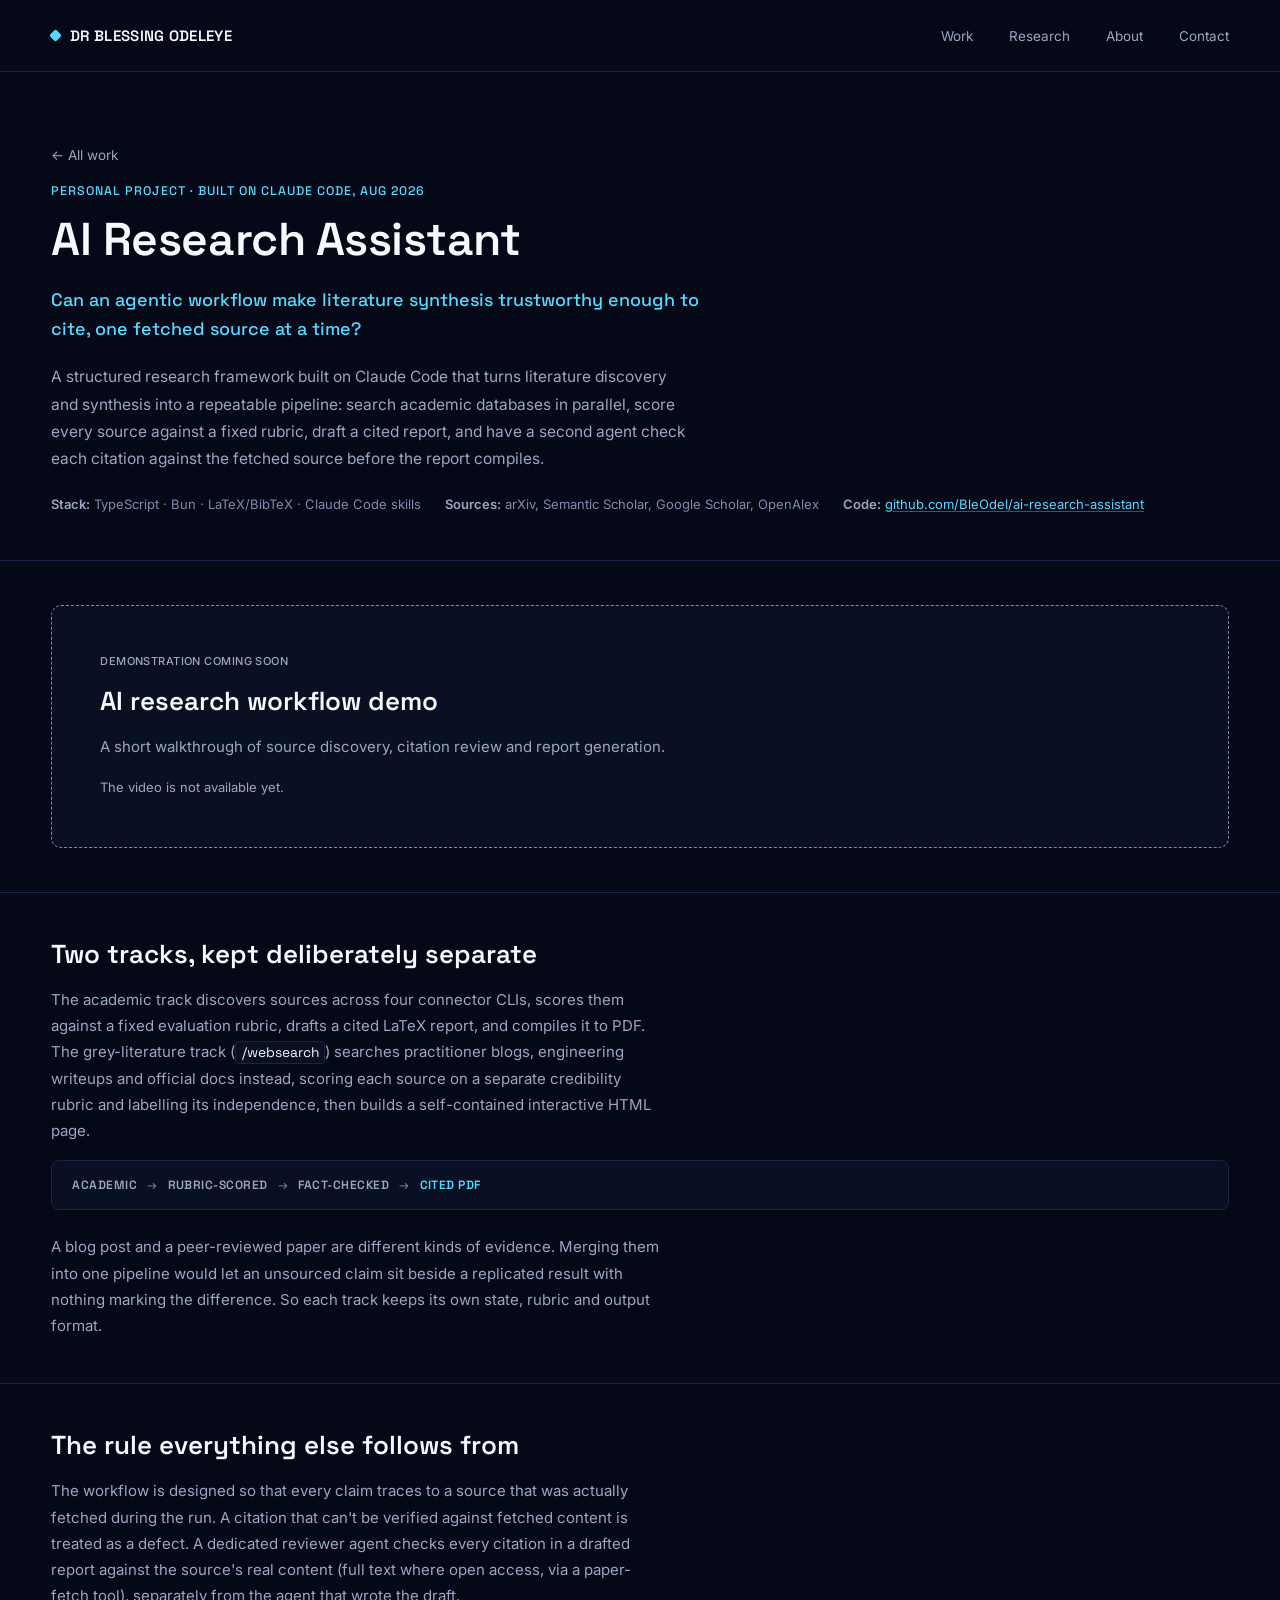
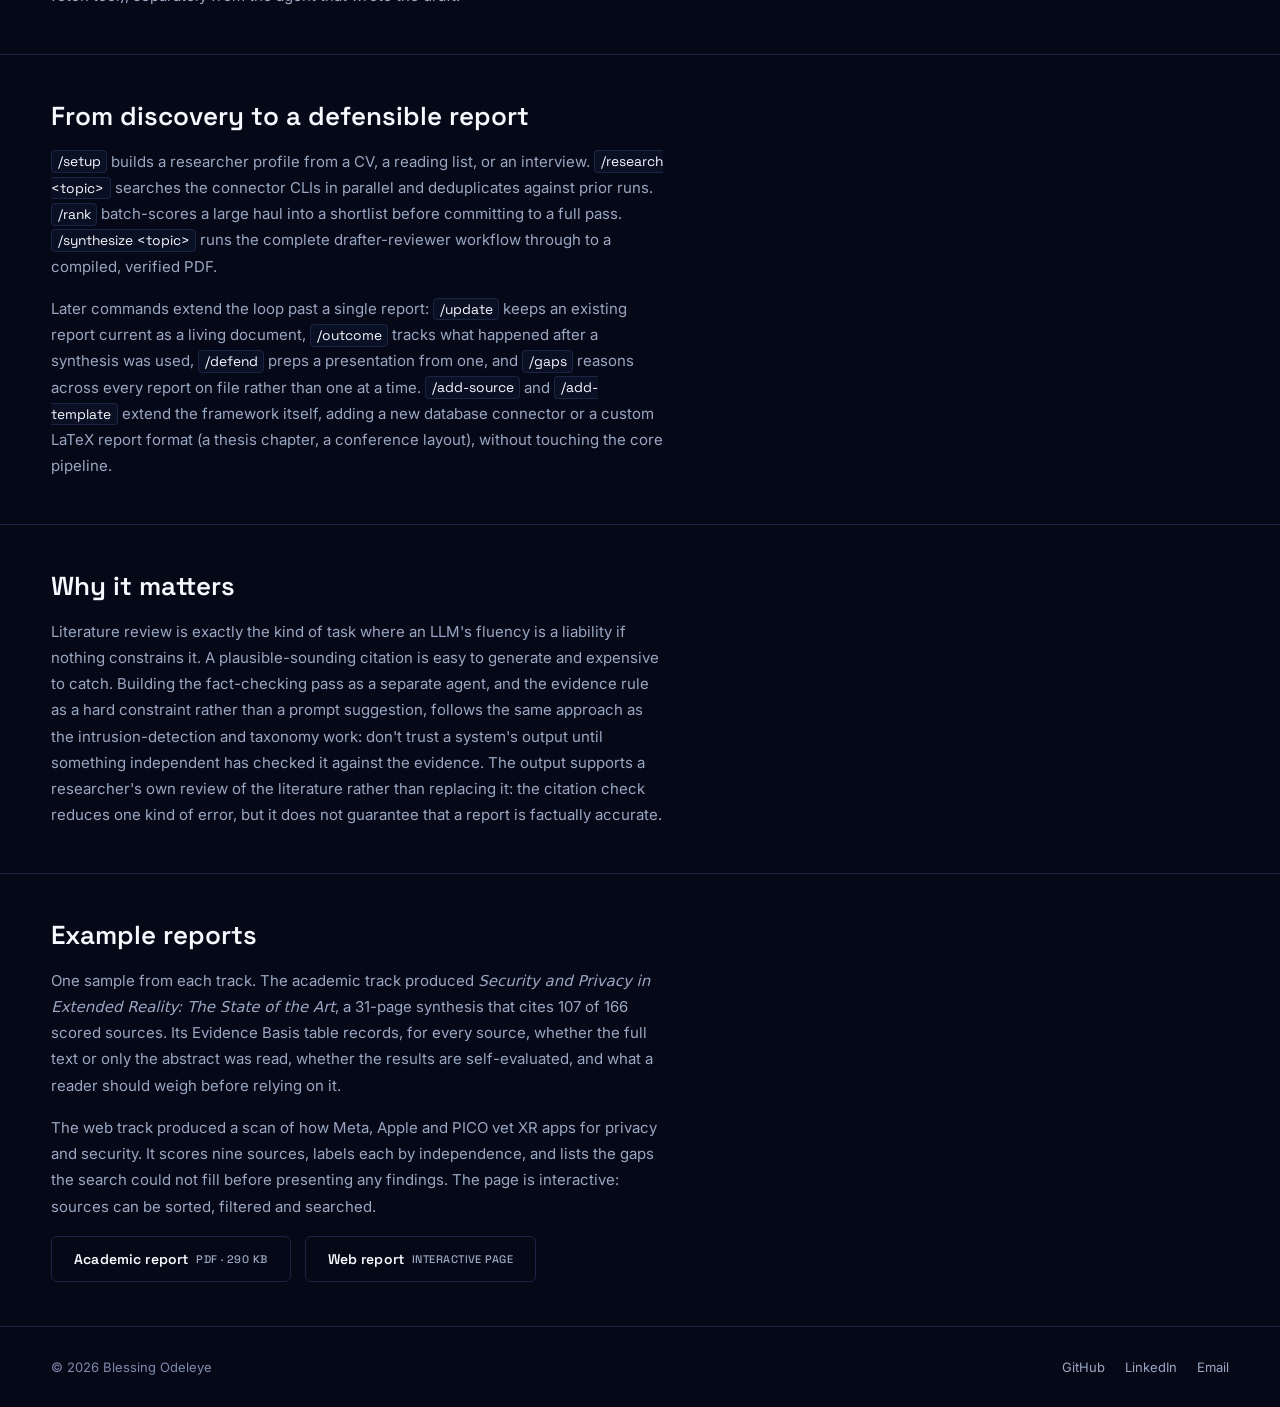
==== commit c92ff6d9: "Add a sample web report alongside the academic one How XR app stores vet apps for privacy and securi" ====
--- a/projects/ai-research-assistant.html
+++ b/projects/ai-research-assistant.html
@@ -90,9 +90,13 @@
 </section>
 <section class="project-section">
   <div class="page">
-    <h2>Example research report</h2>
-    <p>A 31-page synthesis the assistant produced on security and privacy in extended reality. It cites 107 of 166 scored sources, and its Evidence Basis table records, for every source, whether the full text or only the abstract was read, whether the results are self-evaluated, and what a reader should weigh before relying on it.</p>
-    <a class="btn btn-secondary" href="../assets/docs/ai-research-assistant-xr-security-report.pdf" target="_blank" rel="noopener">Read the sample report <span class="status-label">PDF &middot; 290&nbsp;KB</span></a>
+    <h2>Example reports</h2>
+    <p>One sample from each track. The academic track produced <em>Security and Privacy in Extended Reality: The State of the Art</em>, a 31-page synthesis that cites 107 of 166 scored sources. Its Evidence Basis table records, for every source, whether the full text or only the abstract was read, whether the results are self-evaluated, and what a reader should weigh before relying on it.</p>
+    <p>The web track produced a scan of how Meta, Apple and PICO vet XR apps for privacy and security. It scores nine sources, labels each by independence, and lists the gaps the search could not fill before presenting any findings. The page is interactive: sources can be sorted, filtered and searched.</p>
+    <div class="ctas">
+      <a class="btn btn-secondary" href="../assets/docs/ai-research-assistant-xr-security-report.pdf" target="_blank" rel="noopener">Academic report <span class="status-label">PDF &middot; 290&nbsp;KB</span></a>
+      <a class="btn btn-secondary" href="../assets/docs/ai-research-assistant-xr-app-store-web-report.html" target="_blank" rel="noopener">Web report <span class="status-label">Interactive page</span></a>
+    </div>
   </div>
 </section>
 </main>
